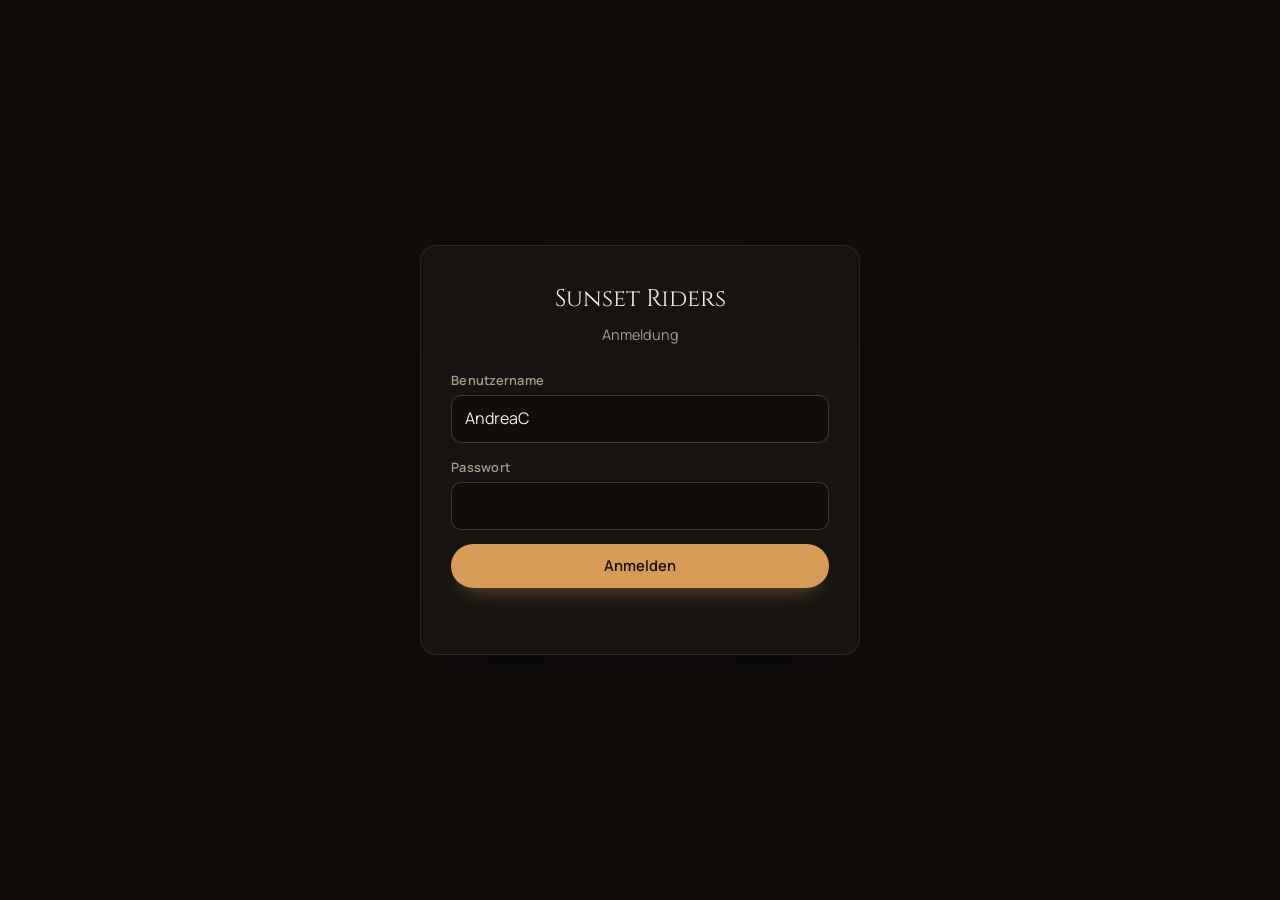
==== admin/index.html @ 4c82775d "Verwaltung: Fernzugriff-Seite aktualisiert" ====
<!DOCTYPE html>
<html lang="de">
<head>
<meta charset="UTF-8">
<meta name="viewport" content="width=device-width, initial-scale=1.0">
<title>Sunset Riders — Website-Verwaltung</title>
<link rel="preconnect" href="https://fonts.googleapis.com">
<link rel="preconnect" href="https://fonts.gstatic.com" crossorigin>
<link href="https://fonts.googleapis.com/css2?family=Cinzel:wght@500;600;700&family=Manrope:wght@400;500;600;700;800&display=swap" rel="stylesheet">
<style>
:root{
  --bg:#100d0b; --bg-2:#171310; --bg-3:#1f1a15;
  --line:rgba(226,182,120,.12); --line-strong:rgba(226,182,120,.24);
  --text:#f2ece1; --muted:#a79b89; --muted-2:#7d7263;
  --accent:#d59b57; --accent-hi:#e6b475; --accent-ink:#1b1206; --ember:#b5623a;
  --ok:#5fae7a; --warn:#d98a4b; --err:#d9645a;
  --font-display:"Cinzel",Georgia,serif;
  --font-body:"Manrope",-apple-system,BlinkMacSystemFont,"Segoe UI",sans-serif;
  --radius:16px; --radius-sm:12px;
  --shadow:0 24px 60px -28px rgba(0,0,0,.75);
}
*,*::before,*::after{box-sizing:border-box;}
html,body{margin:0;height:100%;}
body{background:var(--bg);color:var(--text);font-family:var(--font-body);font-size:16px;line-height:1.6;-webkit-font-smoothing:antialiased;}
h1,h2,h3{font-family:var(--font-display);font-weight:600;line-height:1.15;margin:0 0 .4em;letter-spacing:.01em;}
p{margin:0 0 1em;}
a{color:var(--accent);text-decoration:none;}
a:hover{color:var(--accent-hi);}
button{font:inherit;cursor:pointer;background:none;border:none;color:inherit;}
input,textarea,select{font:inherit;color:var(--text);}
img{max-width:100%;display:block;}
.eyebrow{font-family:var(--font-body);letter-spacing:.24em;text-transform:uppercase;font-size:.7rem;font-weight:700;color:var(--accent);margin:0 0 .8em;}
.muted{color:var(--muted);}
.small{font-size:.85rem;}

/* form controls */
.field{margin-bottom:14px;}
.field label{display:block;font-size:.8rem;font-weight:600;color:var(--muted);margin-bottom:5px;letter-spacing:.02em;}
input[type=text],input[type=password],input[type=date],textarea,select{
  width:100%;background:var(--bg);border:1px solid var(--line-strong);border-radius:10px;
  padding:.62em .8em;transition:border-color .2s,box-shadow .2s;
}
textarea{resize:vertical;min-height:70px;}
input:focus,textarea:focus,select:focus{outline:none;border-color:var(--accent);box-shadow:0 0 0 3px rgba(213,155,87,.15);}
select{appearance:none;background-image:url("data:image/svg+xml,%3Csvg xmlns='http://www.w3.org/2000/svg' width='12' height='8' viewBox='0 0 12 8'%3E%3Cpath fill='%23a79b89' d='M6 8 0 0h12z'/%3E%3C/svg%3E");background-repeat:no-repeat;background-position:right 14px center;padding-right:34px;}
.two-col{display:grid;grid-template-columns:1fr 1fr;gap:12px;}
@media(max-width:640px){.two-col{grid-template-columns:1fr;}}

/* buttons */
.btn{display:inline-flex;align-items:center;justify-content:center;gap:.5em;padding:.7em 1.3em;border-radius:999px;font-weight:600;font-size:.92rem;transition:transform .2s,background .2s,border-color .2s,color .2s,opacity .2s;}
.btn:disabled{opacity:.4;cursor:not-allowed;}
.btn-primary{background:var(--accent);color:var(--accent-ink);box-shadow:0 10px 24px -14px rgba(213,155,87,.8);}
.btn-primary:not(:disabled):hover{background:var(--accent-hi);transform:translateY(-1px);}
.btn-ghost{border:1px solid var(--line-strong);color:var(--text);}
.btn-ghost:not(:disabled):hover{border-color:var(--accent);color:var(--accent);}
.btn-sm{padding:.45em .85em;font-size:.82rem;}
.btn-danger{color:var(--err);border:1px solid rgba(217,100,90,.35);}
.btn-danger:not(:disabled):hover{background:rgba(217,100,90,.12);border-color:var(--err);}
.icon-btn{width:34px;height:34px;border-radius:9px;border:1px solid var(--line-strong);display:inline-flex;align-items:center;justify-content:center;font-size:1rem;color:var(--muted);}
.icon-btn:hover{color:var(--text);border-color:var(--accent);}

/* login screen */
#login{min-height:100%;display:flex;align-items:center;justify-content:center;padding:24px;}
.login-card{width:100%;max-width:440px;background:var(--bg-2);border:1px solid var(--line);border-radius:var(--radius);padding:34px 30px;box-shadow:var(--shadow);}
.login-logo{font-family:var(--font-display);font-size:1.5rem;text-align:center;margin-bottom:4px;}
.login-sub{text-align:center;color:var(--muted);font-size:.9rem;margin-bottom:24px;}
#gate{min-height:100%;display:none;align-items:center;justify-content:center;padding:24px;}

/* app shell */
#app{display:none;min-height:100%;}
.shell{display:grid;grid-template-columns:246px 1fr;min-height:100vh;}
@media(max-width:820px){.shell{grid-template-columns:1fr;}}
.sidebar{background:var(--bg-2);border-right:1px solid var(--line);padding:22px 16px;position:sticky;top:0;height:100vh;overflow-y:auto;}
@media(max-width:820px){.sidebar{position:static;height:auto;border-right:none;border-bottom:1px solid var(--line);}}
.side-brand{display:flex;align-items:center;gap:10px;padding:0 8px 18px;margin-bottom:12px;border-bottom:1px solid var(--line);}
.side-brand .dot{width:30px;height:30px;border-radius:8px;background:linear-gradient(135deg,var(--ember),var(--accent));flex-shrink:0;}
.side-brand b{font-family:var(--font-display);font-size:1rem;font-weight:600;}
.navlink{display:flex;align-items:center;gap:10px;width:100%;text-align:left;padding:.62em .8em;border-radius:10px;color:var(--muted);font-weight:500;font-size:.92rem;margin-bottom:2px;}
.navlink:hover{color:var(--text);background:var(--bg-3);}
.navlink.active{color:var(--text);background:var(--bg-3);box-shadow:inset 3px 0 0 var(--accent);}
.navlink .ic{width:18px;text-align:center;opacity:.9;}
.navlink .badge{margin-left:auto;background:var(--accent);color:var(--accent-ink);font-size:.68rem;font-weight:700;border-radius:999px;padding:1px 7px;}
.side-foot{margin-top:14px;padding-top:14px;border-top:1px solid var(--line);}

.main{padding:30px 34px 90px;max-width:960px;}
@media(max-width:640px){.main{padding:22px 18px 80px;}}
.page-head{display:flex;align-items:flex-end;justify-content:space-between;gap:16px;margin-bottom:22px;flex-wrap:wrap;}
.page-head h1{font-size:1.9rem;margin:0;}
.page-head p{margin:.3em 0 0;color:var(--muted);font-size:.92rem;}

/* cards / item rows */
.card{background:var(--bg-2);border:1px solid var(--line);border-radius:var(--radius);padding:18px;margin-bottom:14px;box-shadow:var(--shadow);}
.item{background:var(--bg-2);border:1px solid var(--line);border-radius:var(--radius-sm);padding:16px;margin-bottom:12px;}
.item-head{display:flex;align-items:center;gap:12px;margin-bottom:12px;}
.item-head .grip{color:var(--muted-2);cursor:grab;font-size:1.1rem;user-select:none;}
.item-head h3{margin:0;font-size:1.05rem;flex:1;font-family:var(--font-body);font-weight:700;}
.item-actions{display:flex;gap:6px;}

/* image picker */
.imgpick{display:flex;gap:12px;align-items:flex-start;}
.imgpick .thumb{width:88px;height:60px;border-radius:8px;border:1px solid var(--line-strong);object-fit:cover;background:var(--bg-3);flex-shrink:0;}
.imgpick .thumb.empty{display:flex;align-items:center;justify-content:center;color:var(--muted-2);font-size:1.4rem;}
.imgpick .pickbody{flex:1;min-width:0;}
.pick-row{display:flex;gap:8px;}
.pick-row select{flex:1;}

/* media grid */
.media-grid{display:grid;grid-template-columns:repeat(auto-fill,minmax(150px,1fr));gap:14px;}
.media-tile{background:var(--bg-2);border:1px solid var(--line);border-radius:var(--radius-sm);overflow:hidden;display:flex;flex-direction:column;}
.media-tile .m-img{aspect-ratio:16/10;object-fit:cover;background:var(--bg-3);width:100%;}
.media-tile .m-img.pdf{display:flex;align-items:center;justify-content:center;font-size:2rem;color:var(--muted);}
.media-tile .m-meta{padding:8px 10px;font-size:.76rem;color:var(--muted);word-break:break-all;flex:1;}
.media-tile .m-meta b{color:var(--text);font-weight:600;display:block;font-size:.8rem;margin-bottom:2px;}
.media-tile .m-actions{display:flex;border-top:1px solid var(--line);}
.media-tile .m-actions button{flex:1;padding:8px;font-size:.78rem;color:var(--muted);}
.media-tile .m-actions button:hover{color:var(--text);background:var(--bg-3);}
.media-tile .m-actions button.del:hover{color:var(--err);}
.tag-new{background:var(--ok);color:#06210f;}
.tag-del{background:var(--err);color:#2a0b09;}
.pill{display:inline-block;font-size:.66rem;font-weight:700;border-radius:999px;padding:1px 7px;margin-left:6px;vertical-align:middle;}

/* dropzone */
.drop{border:1.5px dashed var(--line-strong);border-radius:var(--radius-sm);padding:22px;text-align:center;color:var(--muted);transition:border-color .2s,background .2s;cursor:pointer;}
.drop:hover,.drop.over{border-color:var(--accent);background:var(--bg-3);color:var(--text);}

/* toast + log */
#toast{position:fixed;right:20px;bottom:20px;z-index:200;display:flex;flex-direction:column;gap:8px;}
.toast{background:var(--bg-3);border:1px solid var(--line-strong);border-left:3px solid var(--accent);border-radius:10px;padding:11px 15px;box-shadow:var(--shadow);font-size:.88rem;max-width:340px;animation:slidein .3s ease;}
.toast.ok{border-left-color:var(--ok);} .toast.err{border-left-color:var(--err);}
@keyframes slidein{from{transform:translateX(20px);opacity:0;}to{transform:none;opacity:1;}}
.log{background:var(--bg);border:1px solid var(--line);border-radius:10px;padding:12px 14px;font-size:.84rem;max-height:230px;overflow-y:auto;font-family:ui-monospace,Menlo,Consolas,monospace;}
.log div{padding:2px 0;color:var(--muted);}
.log div.ok{color:var(--ok);} .log div.err{color:var(--err);} .log div.head{color:var(--text);}

.empty-state{text-align:center;padding:40px 20px;color:var(--muted-2);border:1.5px dashed var(--line);border-radius:var(--radius-sm);}
.hint{background:var(--bg-3);border:1px solid var(--line);border-radius:10px;padding:12px 14px;font-size:.85rem;color:var(--muted);margin-bottom:16px;}
.hint b{color:var(--text);}
.spinner{width:16px;height:16px;border:2px solid rgba(255,255,255,.25);border-top-color:var(--accent-ink);border-radius:50%;display:inline-block;animation:spin .7s linear infinite;}
@keyframes spin{to{transform:rotate(360deg);}}
.status-line{display:flex;align-items:center;gap:8px;font-size:.85rem;color:var(--muted);}
.dirty-dot{width:8px;height:8px;border-radius:50%;background:var(--warn);display:inline-block;}
.ok-dot{width:8px;height:8px;border-radius:50%;background:var(--ok);display:inline-block;}
code{background:var(--bg-3);padding:1px 6px;border-radius:5px;font-size:.85em;}
</style>
</head>
<body>

<!-- ============ LOGIN ============ -->
<div id="login">
  <div class="login-card">
    <div class="login-logo">Sunset&nbsp;Riders</div>
    <div class="login-sub">Website-Verwaltung</div>

    <div class="hint">
      <b>Anmeldung mit deinem GitHub-Token.</b><br>
      Mit „Token merken" bleibst du auf diesem Gerät angemeldet — beim nächsten Öffnen musst du ihn nicht erneut eingeben.
    </div>

    <div class="field">
      <label for="tok">GitHub Personal Access Token</label>
      <input type="password" id="tok" placeholder="github_pat_…" autocomplete="off" spellcheck="false">
    </div>
    <label style="display:flex;align-items:center;gap:8px;font-size:.88rem;color:var(--muted);margin-bottom:14px;cursor:pointer;">
      <input type="checkbox" id="remember" checked style="width:16px;height:16px;accent-color:var(--accent);">
      Token auf diesem Gerät merken
    </label>
    <button class="btn btn-primary" id="connectBtn" style="width:100%;">Verbinden</button>
    <div id="loginMsg" class="small" style="margin-top:12px;min-height:20px;"></div>

    <details style="margin-top:18px;">
      <summary class="small muted" style="cursor:pointer;">Wie erstelle ich einen Token?</summary>
      <div class="small muted" style="margin-top:10px;line-height:1.7;">
        GitHub → Profil → <b>Settings</b> → <b>Developer settings</b> → <b>Personal access tokens</b> →
        <b>Fine-grained tokens</b> → <b>Generate new token</b>.<br>
        Bei <i>Repository access</i> nur <code>Website-SR</code> wählen, bei <i>Permissions → Contents</i>
        auf <b>Read and write</b> setzen. Token kopieren und oben einfügen.
      </div>
    </details>
  </div>
</div>

<!-- ============ LOGIN-GATE (nur online, wenn admin/auth.json existiert) ============ -->
<div id="gate">
  <div class="login-card">
    <div class="login-logo">Sunset&nbsp;Riders</div>
    <div class="login-sub">Anmeldung</div>
    <div class="field">
      <label for="gu">Benutzername</label>
      <input type="text" id="gu" autocomplete="username" spellcheck="false">
    </div>
    <div class="field">
      <label for="gp">Passwort</label>
      <input type="password" id="gp" autocomplete="current-password">
    </div>
    <button class="btn btn-primary" id="gateBtn" style="width:100%;">Anmelden</button>
    <div id="gateMsg" class="small" style="margin-top:12px;min-height:20px;"></div>
  </div>
</div>

<!-- ============ APP ============ -->
<div id="app">
  <div class="shell">
    <aside class="sidebar">
      <div class="side-brand"><span class="dot"></span><b>Verwaltung</b></div>
      <nav id="nav"></nav>
      <div class="side-foot">
        <div class="status-line" id="repoStatus"></div>
        <a href="https://mailhuegli.github.io/Website-SR/" target="_blank" class="small" style="display:inline-block;margin-top:10px;">↗ Live-Website ansehen</a>
        <button class="btn btn-ghost btn-sm" style="width:100%;margin-top:12px;" id="logoutBtn">Abmelden</button>
      </div>
    </aside>
    <main class="main" id="view"></main>
  </div>
</div>

<div id="toast"></div>

<script>
/* ============================================================
   Sunset Riders — Website-Verwaltung
   Einzelne HTML-Datei. Bearbeitet js/content.js und die Ordner
   img/ und downloads/ direkt über die GitHub-API.
   ============================================================ */

const OWNER  = "mailhuegli";
const REPO   = "Website-SR";
const BRANCH = "main";
const API    = `https://api.github.com/repos/${OWNER}/${REPO}`;
const RAW    = `https://raw.githubusercontent.com/${OWNER}/${REPO}/${BRANCH}/`;

const CONTENT_PATH = "js/content.js";
const MAINJS_PATH  = "js/main.js";

/* Online-Zugang (GitHub Pages) */
const AUTH_PATH  = "admin/auth.json";
const ADMIN_PATH = "admin/index.html";
const ADMIN_URL  = `https://${OWNER}.github.io/${REPO}/admin/`;
/* base64 der Online-Version dieser App — wird beim "Online stellen"-Knopf nach
   admin/index.html geschrieben. Leer = dies IST bereits die Online-Version. */
const ONLINE_BUILD_B64 = "";

/* Neues main.js (mit Kalender-Funktion), base64-kodiert — wird beim
   "Kalender aktivieren"-Knopf direkt auf GitHub geschrieben. */
const NEW_MAINJS_B64 = "[base64]/[base64]/[base64]/[base64]/[base64]/[base64]/[base64]/[base64]/[base64]/[base64]";

/* Kommende Events von sunset-riders.ch/event-list — werden beim ersten
   Start eingespielt, falls noch keine Events in content.js stehen. */
const WA_DE = "Info via WhatsApp", WA_EN = "Info via WhatsApp";
const SEED_EVENTS = [
  { start:"2025-05-12", end:"2025-05-13", time:"08:00",
    title:{de:"Rennstrecke Mirecourt", en:"Racetrack Mirecourt"},
    location:{de:"Juvaincourt (FR)", en:"Juvaincourt (FR)"}, text:{de:"", en:""} },
  { start:"2025-05-17", end:"", time:"08:00",
    title:{de:"Fahrtraining Interlaken", en:"Moto Training Interlaken"},
    location:{de:"Interlaken", en:"Interlaken"}, text:{de:"", en:""} },
  { start:"2025-06-07", end:"2025-06-08", time:"08:00",
    title:{de:"Rennstrecke Anneau du Rhin", en:"Racetrack Anneau du Rhin"},
    location:{de:"Biltzheim (FR)", en:"Biltzheim (FR)"}, text:{de:"", en:""} },
  { start:"2025-06-23", end:"2025-06-26", time:"08:00",
    title:{de:"Rennstrecke Most", en:"Racetrack Most"},
    location:{de:"Most (CZ)", en:"Most (CZ)"}, text:{de:"", en:""} },
  { start:"2025-09-07", end:"", time:"08:00",
    title:{de:"Sunday Ride (Tagestour)", en:"Sunday Ride (full day)"},
    location:{de:WA_DE, en:WA_EN}, text:{de:"Ganztägige Ausfahrt durch die Schweiz.", en:"Full-day ride across Switzerland."} },
  { start:"2025-09-22", end:"2025-09-23", time:"08:00",
    title:{de:"Rennstrecke Anneau du Rhin", en:"Racetrack Anneau du Rhin"},
    location:{de:"Biltzheim (FR)", en:"Biltzheim (FR)"}, text:{de:"", en:""} },
  { start:"2025-10-04", end:"2025-10-11", time:"",
    title:{de:"Sardinien Tour", en:"Sardinia Tour"},
    location:{de:"Sardinien (IT)", en:"Sardinia (IT)"}, text:{de:"Mehrtägige Jahrestour.", en:"Multi-day annual tour."} },
  { start:"2025-10-16", end:"", time:"18:00",
    title:{de:"Thursday Ride", en:"Thursday Ride"},
    location:{de:WA_DE, en:WA_EN}, text:{de:"", en:""} },
  { start:"2025-10-19", end:"", time:"07:30",
    title:{de:"Sunday Ride – Saisonabschluss", en:"Sunday Ride – Season Closing"},
    location:{de:WA_DE, en:WA_EN}, text:{de:"", en:""} },
  { start:"2025-11-06", end:"2025-11-09", time:"",
    title:{de:"EICMA", en:"EICMA"},
    location:{de:"Rho (IT)", en:"Rho (IT)"}, text:{de:"Motorradmesse.", en:"Motorcycle show."} },
  { start:"2025-11-16", end:"", time:"19:00",
    title:{de:"Generalversammlung", en:"General Assembly"},
    location:{de:WA_DE, en:WA_EN}, text:{de:"", en:""} },
  { start:"2026-03-28", end:"2026-03-29", time:"07:00",
    title:{de:"Swiss MXGP", en:"Swiss MXGP"},
    location:{de:"Frauenfeld", en:"Frauenfeld"}, text:{de:"", en:""} },
  { start:"2026-04-19", end:"", time:"09:00",
    title:{de:"Season Start (Auffrischung)", en:"Season Start (Refresher)"},
    location:{de:WA_DE, en:WA_EN}, text:{de:"Langsamfahren, Notbremsung, Schräglage.", en:"Slow riding, emergency braking, leaning."} },
  { start:"2026-04-25", end:"2026-04-26", time:"09:00",
    title:{de:"Test Days 2026", en:"Test Days 2026"},
    location:{de:"Derendingen", en:"Derendingen"}, text:{de:"", en:""} },
  { start:"2026-04-26", end:"", time:"08:00",
    title:{de:"Season Start (Auffrischung) – Wiederholung", en:"Season Start (Refresher) – Repeat"},
    location:{de:WA_DE, en:WA_EN}, text:{de:"", en:""} },
  { start:"2026-06-13", end:"2026-06-20", time:"",
    title:{de:"Deutschland–Tschechien–Österreich Tour", en:"Germany–Czechia–Austria Tour"},
    location:{de:"Start: Zürich", en:"Start: Zurich"},
    text:{de:"Mehrtägige Jahrestour: Schwarzwald, Bayern, Tschechien, Österreich, Vorarlberg.",
          en:"Multi-day annual tour: Black Forest, Bavaria, Czech Republic, Austria, Vorarlberg."} },
  { start:"2026-06-28", end:"", time:"07:00",
    title:{de:"Sunday Ride (Tagestour)", en:"Sunday Ride (full day)"},
    location:{de:WA_DE, en:WA_EN}, text:{de:"Ganztägige Ausfahrt durch die Schweiz.", en:"Full-day ride across Switzerland."} },
  { start:"2026-07-09", end:"", time:"18:30",
    title:{de:"Thursday Ride", en:"Thursday Ride"},
    location:{de:WA_DE, en:WA_EN}, text:{de:"Kurze Feierabend-Ausfahrt rund um Zürich.", en:"Short after-work ride around Zurich."} },
  { start:"2026-07-16", end:"", time:"18:30",
    title:{de:"Thursday Ride", en:"Thursday Ride"},
    location:{de:WA_DE, en:WA_EN}, text:{de:"Kurze Feierabend-Ausfahrt rund um Zürich.", en:"Short after-work ride around Zurich."} },
  { start:"2026-07-19", end:"", time:"07:00",
    title:{de:"Sunday Ride (Tagestour)", en:"Sunday Ride (full day)"},
    location:{de:WA_DE, en:WA_EN}, text:{de:"Ganztägige Ausfahrt durch die Schweiz.", en:"Full-day ride across Switzerland."} }
];
const CONTENT_HEADER =
`/* ============================================================
   Sunset Riders — Inhalte / content
   ------------------------------------------------------------
   Diese Datei wird vom Programm "Website-Verwaltung" gepflegt.
   Von Hand bearbeiten geht auch — dann bitte Anführungszeichen
   und Kommas genau so lassen. Bilder liegen im Ordner site/img.
   ============================================================ */
const SITE_CONTENT = `;

const state = {
  token: "",
  content: null,          // parsed SITE_CONTENT
  contentSha: null,
  contentDirty: false,
  images: [],             // [{path,name,sha,download_url,isNew,isDeleted}]
  docs: [],               // downloads/ files
  pendingBinaries: {},    // path -> {base64, size, previewUrl, name}
  pendingDeletes: {},     // path -> {sha, kind}
  page: "images",
};

/* ---------- helpers ---------- */
const $  = (s,r=document)=>r.querySelector(s);
const el = (t,props={},...kids)=>{const n=document.createElement(t);for(const k in props){if(k==="class")n.className=props[k];else if(k==="html")n.innerHTML=props[k];else if(k.startsWith("on"))n.addEventListener(k.slice(2),props[k]);else if(props[k]!=null)n.setAttribute(k,props[k]);}for(const c of kids.flat()){if(c==null||c===false)continue;n.append(c.nodeType?c:document.createTextNode(c));}return n;};
const esc = s => (s==null?"":String(s)).replace(/[&<>"']/g,c=>({"&":"&amp;","<":"&lt;",">":"&gt;",'"':"&quot;","'":"&#39;"}[c]));

function b64EncodeUtf8(str){return btoa(unescape(encodeURIComponent(str)));}
function b64DecodeUtf8(b64){return decodeURIComponent(escape(atob((b64||"").replace(/\s/g,""))));}
function bufToB64(buf){let bin="";const b=new Uint8Array(buf);const c=0x8000;for(let i=0;i<b.length;i+=c)bin+=String.fromCharCode.apply(null,b.subarray(i,i+c));return btoa(bin);}
function fmtSize(n){if(n==null)return "";if(n<1024)return n+" B";if(n<1048576)return (n/1024).toFixed(0)+" KB";return (n/1048576).toFixed(1)+" MB";}

let toastTimer;
function toast(msg,type=""){const t=el("div",{class:"toast "+type},msg);$("#toast").append(t);setTimeout(()=>{t.style.opacity="0";t.style.transition="opacity .4s";setTimeout(()=>t.remove(),400);},3800);}

/* ---------- GitHub API ---------- */
async function gh(path,opts={}){
  const res=await fetch(API+path,{...opts,cache:"no-store",headers:{
    "Authorization":"Bearer "+state.token,
    "Accept":"application/vnd.github+json",
    "X-GitHub-Api-Version":"2022-11-28",
    ...(opts.headers||{})
  }});
  if(res.status===204)return null;
  let data=null;try{data=await res.json();}catch(e){}
  if(!res.ok){const m=(data&&data.message)?data.message:(res.status+" "+res.statusText);throw new Error(m);}
  return data;
}
async function listDir(path){
  try{const r=await gh(`/contents/${path}?ref=${BRANCH}`);return Array.isArray(r)?r:[];}
  catch(e){if(/not found/i.test(e.message))return [];throw e;}
}
async function getSha(path){
  try{const r=await gh(`/contents/${path}?ref=${BRANCH}`);return r.sha;}
  catch(e){return null;}
}
async function putFile(path,contentB64,message,sha){
  const body={message,content:contentB64,branch:BRANCH};if(sha)body.sha=sha;
  return gh(`/contents/${path}`,{method:"PUT",body:JSON.stringify(body)});
}
async function deleteFile(path,sha,message){
  return gh(`/contents/${path}`,{method:"DELETE",body:JSON.stringify({message,sha,branch:BRANCH})});
}

/* ---------- content.js parse / serialize ---------- */
function parseContent(text){
  const a=text.indexOf("{");const b=text.lastIndexOf("}");
  if(a<0||b<0)throw new Error("content.js hat ein unerwartetes Format.");
  return JSON.parse(text.slice(a,b+1));
}
function serializeContent(obj){
  return CONTENT_HEADER+JSON.stringify(obj,null,2)+";\n";
}

/* ---------- image list ---------- */
const IMG_RE=/\.(jpe?g|png|avif|webp|gif|svg)$/i;
function imagePaths(){
  // existing (not deleted) + pending new, unique, sorted
  const set=new Map();
  state.images.filter(i=>!i.isDeleted).forEach(i=>set.set(i.path,i));
  return [...set.keys()].sort();
}
function thumbUrl(path){
  if(state.pendingBinaries[path])return state.pendingBinaries[path].previewUrl;
  const found=state.images.find(i=>i.path===path);
  return found?(found.download_url||RAW+path):RAW+path;
}

/* ============================================================
   CONNECT
   ============================================================ */
/* Token merken (auf diesem Geraet) */
const TOKEN_KEY="srAdminToken";
function saveToken(t){try{localStorage.setItem(TOKEN_KEY,t);}catch(e){}}
function loadToken(){try{return localStorage.getItem(TOKEN_KEY)||"";}catch(e){return "";}}
function clearToken(){try{localStorage.removeItem(TOKEN_KEY);}catch(e){}}

$("#connectBtn").addEventListener("click",()=>connect());
$("#tok").addEventListener("keydown",e=>{if(e.key==="Enter")connect();});
$("#gateBtn").addEventListener("click",gateSubmit);
$("#gp").addEventListener("keydown",e=>{if(e.key==="Enter")gateSubmit();});

async function boot(){
  const gated = await maybeGate();     // Login-Gate nur online
  if(!gated) tryAutoConnect();          // lokal: direkt mit gemerktem Token verbinden
}
function tryAutoConnect(){
  const t=loadToken();
  if(t){ $("#tok").value=t; if($("#remember"))$("#remember").checked=true; connect(); }
}
boot();

async function connect(){
  const tok=$("#tok").value.trim();
  const msg=$("#loginMsg");
  if(!tok){msg.innerHTML='<span style="color:var(--err)">Bitte Token eingeben.</span>';return;}
  state.token=tok;
  const btn=$("#connectBtn");btn.disabled=true;btn.innerHTML='<span class="spinner"></span> Verbinde…';
  msg.textContent="";
  try{
    await gh("");                         // repo reachable + token valid
    await loadAll();
    $("#login").style.display="none";
    $("#app").style.display="block";
    buildNav();
    render();
    if($("#remember") && $("#remember").checked) saveToken(state.token); else clearToken();
    toast("Verbunden mit "+OWNER+"/"+REPO,"ok");
    if(state._seededEvents) toast("Kommende Events von sunset-riders.ch eingespielt — unter „Events / Kalender“ prüfen und veröffentlichen.","ok");
  }catch(e){
    state.token=""; clearToken();
    msg.innerHTML='<span style="color:var(--err)">Verbindung fehlgeschlagen: '+esc(e.message)+'</span>';
  }finally{
    btn.disabled=false;btn.textContent="Verbinden";
  }
}

async function loadAll(){
  // content.js
  const cf=await gh(`/contents/${CONTENT_PATH}?ref=${BRANCH}`);
  state.contentSha=cf.sha;
  state.content=parseContent(b64DecodeUtf8(cf.content));
  // Events beim ersten Mal einspielen (falls in content.js noch nicht vorhanden)
  if(!Array.isArray(state.content.events)){
    state.content.events=JSON.parse(JSON.stringify(SEED_EVENTS));
    state._seededEvents=true; state.contentDirty=true;
  }
  // normalise arrays
  ["activities","news","gallery","team","downloads","events"].forEach(k=>{if(!Array.isArray(state.content[k]))state.content[k]=[];});
  if(!state.content.images)state.content.images={};
  // img/ + downloads/
  const imgs=await listDir("img");
  state.images=imgs.filter(f=>f.type==="file"&&IMG_RE.test(f.name)).map(f=>({path:f.path,name:f.name,sha:f.sha,size:f.size,download_url:f.download_url,isNew:false,isDeleted:false}));
  const docs=await listDir("downloads");
  state.docs=docs.filter(f=>f.type==="file").map(f=>({path:f.path,name:f.name,sha:f.sha,size:f.size,download_url:f.download_url,isNew:false,isDeleted:false}));
  // Website-Code (main.js) prüfen: veraltet? -> wird beim Veröffentlichen automatisch mit-aktualisiert
  try{
    const mf=await gh(`/contents/${MAINJS_PATH}?ref=${BRANCH}`);
    state.siteOutdated = b64DecodeUtf8(mf.content) !== b64DecodeUtf8(NEW_MAINJS_B64);
  }catch(e){ state.siteOutdated = true; }
  // Fernzugriff-Seite (admin/index.html) veraltet? Nur wenn dies die lokale App
  // ist (enthält die Online-Version) und admin/ bereits eingerichtet wurde.
  state.adminOutdated=false;
  if((ONLINE_BUILD_B64||"").length>200){
    try{
      const af=await gh(`/contents/${ADMIN_PATH}?ref=${BRANCH}`);
      state.adminOutdated = b64DecodeUtf8(af.content) !== b64DecodeUtf8(ONLINE_BUILD_B64);
    }catch(e){ state.adminOutdated=false; }  // 404 = noch nicht eingerichtet
  }
}

/* Nach dem Speichern NUR die Datei-Listen (img/downloads) auffrischen —
   die Inhalte (state.content) NICHT neu laden, sonst könnte GitHub kurz den
   alten Stand zurückgeben und die gerade gespeicherten Änderungen überschreiben. */
async function refreshFilesAfterPublish(){
  try{
    const imgs=await listDir("img");
    state.images=imgs.filter(f=>f.type==="file"&&IMG_RE.test(f.name)).map(f=>({path:f.path,name:f.name,sha:f.sha,size:f.size,download_url:f.download_url,isNew:false,isDeleted:false}));
    const docs=await listDir("downloads");
    state.docs=docs.filter(f=>f.type==="file").map(f=>({path:f.path,name:f.name,sha:f.sha,size:f.size,download_url:f.download_url,isNew:false,isDeleted:false}));
  }catch(e){}
  state.siteOutdated=false;
  state.adminOutdated=false;
}

$("#logoutBtn").addEventListener("click",()=>{
  if(isDirty()&&!confirm("Es gibt ungespeicherte Änderungen. Wirklich abmelden?"))return;
  clearToken();   // gemerkten Token entfernen
  location.reload();
});

/* ============================================================
   NAV + ROUTER
   ============================================================ */
const PAGES=[
  {id:"images",     ic:"🖼️", label:"Kopf-Bilder"},
  {id:"activities", ic:"🏍️", label:"Ausfahrten"},
  {id:"events",     ic:"📅", label:"Events / Kalender"},
  {id:"news",       ic:"📰", label:"News"},
  {id:"gallery",    ic:"🌄", label:"Galerie"},
  {id:"team",       ic:"👥", label:"Team"},
  {id:"downloads",  ic:"📄", label:"Downloads"},
  {id:"media",      ic:"📁", label:"Medien"},
  {id:"access",     ic:"🔐", label:"Online-Zugang"},
  {id:"publish",    ic:"🚀", label:"Veröffentlichen"},
];
function buildNav(){
  const nav=$("#nav");nav.innerHTML="";
  PAGES.forEach(p=>{
    const b=el("button",{class:"navlink"+(state.page===p.id?" active":""),onclick:()=>{state.page=p.id;buildNav();render();}},
      el("span",{class:"ic"},p.ic), el("span",{},p.label));
    if(p.id==="publish"){const n=pendingCount();if(n)b.append(el("span",{class:"badge"},String(n)));}
    nav.append(b);
  });
  const rs=$("#repoStatus");
  rs.innerHTML="";
  rs.append(isDirty()?el("span",{class:"dirty-dot"}):el("span",{class:"ok-dot"}),
            el("span",{},isDirty()?"Ungespeicherte Änderungen":"Alles veröffentlicht"));
}
function isDirty(){return state.contentDirty||state.siteOutdated||state.adminOutdated||Object.keys(state.pendingBinaries).length>0||Object.keys(state.pendingDeletes).length>0;}
function pendingCount(){return (state.contentDirty?1:0)+(state.siteOutdated?1:0)+(state.adminOutdated?1:0)+Object.keys(state.pendingBinaries).length+Object.keys(state.pendingDeletes).length;}
function markDirty(){state.contentDirty=true;buildNav();}

function render(){
  const v=$("#view");v.innerHTML="";
  ({images:pageImages,activities:pageActivities,events:pageEvents,news:pageNews,gallery:pageGallery,team:pageTeam,downloads:pageDownloads,media:pageMedia,access:pageAccess,publish:pagePublish}[state.page])(v);
}
function pageHead(v,title,sub,actions){
  const h=el("div",{class:"page-head"},el("div",{},el("h1",{},title),sub?el("p",{},sub):null));
  if(actions)h.append(el("div",{style:"display:flex;gap:8px;flex-wrap:wrap;"},actions));
  v.append(h);
}

/* ============================================================
   IMAGE PICKER (reusable)
   ============================================================ */
function imagePicker(currentPath,onChange,allowEmpty){
  const wrap=el("div",{class:"imgpick"});
  const thumb=el("img",{class:"thumb"});
  const setThumb=p=>{if(p){thumb.src=thumbUrl(p);thumb.classList.remove("empty");thumb.textContent="";}else{thumb.removeAttribute("src");thumb.classList.add("empty");thumb.textContent="—";}};
  setThumb(currentPath);

  const sel=el("select");
  if(allowEmpty)sel.append(el("option",{value:""},"— kein Bild —"));
  imagePaths().forEach(p=>sel.append(el("option",{value:p,selected:p===currentPath?"selected":null},p.replace(/^img\//,""))));
  if(currentPath&&!imagePaths().includes(currentPath))sel.append(el("option",{value:currentPath,selected:"selected"},currentPath.replace(/^img\//,"")+" (fehlt!)"));
  sel.value=currentPath||"";
  sel.addEventListener("change",()=>{setThumb(sel.value);onChange(sel.value);});

  const upBtn=el("button",{class:"btn btn-ghost btn-sm",title:"Neues Bild hochladen"},"⤒ Neu");
  const file=el("input",{type:"file",accept:"image/*",style:"display:none"});
  upBtn.addEventListener("click",()=>file.click());
  file.addEventListener("change",async()=>{
    if(!file.files[0])return;
    const path=await stageImage(file.files[0]);
    // rebuild options
    const exists=[...sel.options].some(o=>o.value===path);
    if(!exists)sel.append(el("option",{value:path},path.replace(/^img\//,"")));
    sel.value=path;setThumb(path);onChange(path);
    toast("Bild bereit: "+path.replace(/^img\//,"")+" (wird beim Veröffentlichen hochgeladen)","ok");
  });

  wrap.append(thumb,el("div",{class:"pickbody"},el("div",{class:"pick-row"},sel,upBtn),file));
  return wrap;
}

async function stageImage(fileObj,folder="img"){
  const buf=await fileObj.arrayBuffer();
  const b64=bufToB64(buf);
  let name=fileObj.name.replace(/[^\w.\-]+/g,"_");
  let path=folder+"/"+name;
  // avoid clobbering an unrelated existing file name: keep same name (allow replace) — that's usually intended.
  const previewUrl=URL.createObjectURL(fileObj);
  state.pendingBinaries[path]={base64:b64,size:fileObj.size,previewUrl,name};
  // reflect in list
  const list=folder==="img"?state.images:state.docs;
  const existing=list.find(i=>i.path===path);
  if(existing){existing.isNew=true;existing.isDeleted=false;existing.size=fileObj.size;}
  else list.push({path,name,sha:null,size:fileObj.size,download_url:previewUrl,isNew:true,isDeleted:false});
  // un-delete if it was marked
  delete state.pendingDeletes[path];
  markDirty();
  return path;
}

/* small labelled field builders */
function textField(label,val,on,ph){const f=el("div",{class:"field"},el("label",{},label));const i=el("input",{type:"text",value:val||"",placeholder:ph||""});i.addEventListener("input",()=>on(i.value));f.append(i);return f;}
function areaField(label,val,on){const f=el("div",{class:"field"},el("label",{},label));const t=el("textarea",{},);t.value=val||"";t.addEventListener("input",()=>on(t.value));f.append(t);return f;}
function dateField(label,val,on){const f=el("div",{class:"field"},el("label",{},label));const i=el("input",{type:"date",value:val||""});i.addEventListener("input",()=>on(i.value));f.append(i);return f;}
function bilingual(labelDe,labelEn,obj,keyDe,keyEn,area){
  const build=area?areaField:textField;
  return el("div",{class:"two-col"},
    build(labelDe,obj[keyDe],v=>{obj[keyDe]=v;markDirty();}),
    build(labelEn,obj[keyEn],v=>{obj[keyEn]=v;markDirty();}));
}
function itemHead(title,{onUp,onDown,onDel}={}){
  const acts=el("div",{class:"item-actions"});
  if(onUp)acts.append(el("button",{class:"icon-btn",title:"nach oben",onclick:onUp},"↑"));
  if(onDown)acts.append(el("button",{class:"icon-btn",title:"nach unten",onclick:onDown},"↓"));
  if(onDel)acts.append(el("button",{class:"icon-btn",title:"löschen",onclick:onDel,style:"color:var(--err)"},"🗑"));
  return el("div",{class:"item-head"},el("h3",{},title),acts);
}
function moveItem(arr,i,dir){const j=i+dir;if(j<0||j>=arr.length)return;[arr[i],arr[j]]=[arr[j],arr[i]];markDirty();render();}

/* ============================================================
   PAGE: KOPF-BILDER (hero / about)
   ============================================================ */
function pageImages(v){
  pageHead(v,"Kopf-Bilder","Das grosse Bild ganz oben (Hero) und das Bild im Bereich „Über uns“.");
  const c=state.content.images;
  const card=el("div",{class:"card"});
  card.append(el("div",{class:"field"},el("label",{},"Hero-Bild (Startseite oben)"),
    imagePicker(c.hero,p=>{c.hero=p;markDirty();},false)));
  card.append(el("div",{style:"height:8px"}));
  card.append(el("div",{class:"field"},el("label",{},"„Über uns“-Bild"),
    imagePicker(c.about,p=>{c.about=p;markDirty();},false)));
  v.append(card);
}

/* ============================================================
   PAGE: AUSFAHRTEN (activities)
   ============================================================ */
function pageActivities(v){
  const arr=state.content.activities;
  pageHead(v,"Ausfahrten","Die Karten im Bereich „Ausfahrten“. Reihenfolge = Anzeige auf der Website.",
    el("button",{class:"btn btn-primary btn-sm",onclick:()=>{arr.push({image:imagePaths()[0]||"",tag:{de:"",en:""},title:{de:"Neue Ausfahrt",en:"New ride"},text:{de:"",en:""}});markDirty();render();}},"＋ Ausfahrt"));
  if(!arr.length){v.append(el("div",{class:"empty-state"},"Noch keine Ausfahrten. Füge mit „＋ Ausfahrt“ die erste hinzu."));return;}
  arr.forEach((a,i)=>{
    a.tag=a.tag||{};a.title=a.title||{};a.text=a.text||{};
    const it=el("div",{class:"item"});
    it.append(itemHead(a.title.de||"Ausfahrt "+(i+1),{onUp:()=>moveItem(arr,i,-1),onDown:()=>moveItem(arr,i,1),onDel:()=>{if(confirm("Diese Ausfahrt löschen?")){arr.splice(i,1);markDirty();render();}}}));
    it.append(el("div",{class:"field"},el("label",{},"Bild"),imagePicker(a.image,p=>{a.image=p;markDirty();},false)));
    it.append(bilingual("Titel (DE)","Titel (EN)",a.title,"de","en"));
    it.append(bilingual("Label (DE) z. B. wöchentlich","Label (EN)",a.tag,"de","en"));
    it.append(bilingual("Text (DE)","Text (EN)",a.text,"de","en",true));
    v.append(it);
  });
}

/* ============================================================
   PAGE: NEWS
   ============================================================ */
function pageNews(v){
  const arr=state.content.news;
  pageHead(v,"News","Meldungen im Bereich „News“. Neueste zuerst (nach Datum).",
    el("button",{class:"btn btn-primary btn-sm",onclick:()=>{arr.unshift({date:new Date().toISOString().slice(0,10),title:{de:"Neue Meldung",en:"New post"},excerpt:{de:"",en:""},image:""});markDirty();render();}},"＋ Meldung"));
  if(!arr.length){v.append(el("div",{class:"empty-state"},"Noch keine News."));return;}
  arr.forEach((n,i)=>{
    n.title=n.title||{};n.excerpt=n.excerpt||{};
    const it=el("div",{class:"item"});
    it.append(itemHead((n.title.de||"Meldung")+"  ·  "+(n.date||""),{onUp:()=>moveItem(arr,i,-1),onDown:()=>moveItem(arr,i,1),onDel:()=>{if(confirm("Diese Meldung löschen?")){arr.splice(i,1);markDirty();render();}}}));
    it.append(dateField("Datum",n.date,v2=>{n.date=v2;markDirty();}));
    it.append(bilingual("Titel (DE)","Titel (EN)",n.title,"de","en"));
    it.append(bilingual("Text (DE)","Text (EN)",n.excerpt,"de","en",true));
    it.append(el("div",{class:"field"},el("label",{},"Bild (optional)"),imagePicker(n.image||"",p=>{n.image=p;markDirty();},true)));
    v.append(it);
  });
}

/* ============================================================
   PAGE: GALERIE
   ============================================================ */
function pageGallery(v){
  const arr=state.content.gallery;
  pageHead(v,"Galerie","Die Bilder im Bereich „Galerie“. Reihenfolge = Anzeige.",
    el("button",{class:"btn btn-primary btn-sm",onclick:()=>{arr.push({src:imagePaths()[0]||"",alt:""});markDirty();render();}},"＋ Bild"));
  if(!arr.length){v.append(el("div",{class:"empty-state"},"Noch keine Galerie-Bilder."));return;}
  arr.forEach((g,i)=>{
    const it=el("div",{class:"item"});
    it.append(itemHead("Bild "+(i+1),{onUp:()=>moveItem(arr,i,-1),onDown:()=>moveItem(arr,i,1),onDel:()=>{if(confirm("Dieses Galerie-Bild entfernen?")){arr.splice(i,1);markDirty();render();}}}));
    it.append(el("div",{class:"field"},el("label",{},"Bild"),imagePicker(g.src,p=>{g.src=p;markDirty();},false)));
    it.append(textField("Bildbeschreibung (Alt-Text, für Barrierefreiheit)",g.alt,v2=>{g.alt=v2;markDirty();}));
    v.append(it);
  });
}

/* ============================================================
   PAGE: TEAM
   ============================================================ */
function pageTeam(v){
  const arr=state.content.team;
  pageHead(v,"Team","Die Vorstandsmitglieder im Bereich „Team“.",
    el("button",{class:"btn btn-primary btn-sm",onclick:()=>{arr.push({name:"Neues Mitglied",role:{de:"",en:""},photo:""});markDirty();render();}},"＋ Person"));
  if(!arr.length){v.append(el("div",{class:"empty-state"},"Noch keine Team-Einträge."));return;}
  arr.forEach((m,i)=>{
    m.role=m.role||{};
    const it=el("div",{class:"item"});
    it.append(itemHead(m.name||"Mitglied",{onUp:()=>moveItem(arr,i,-1),onDown:()=>moveItem(arr,i,1),onDel:()=>{if(confirm("Diese Person entfernen?")){arr.splice(i,1);markDirty();render();}}}));
    it.append(textField("Name",m.name,v2=>{m.name=v2;markDirty();}));
    it.append(bilingual("Funktion (DE)","Funktion (EN)",m.role,"de","en"));
    it.append(el("div",{class:"field"},el("label",{},"Foto (optional — sonst Initialen)"),imagePicker(m.photo||"",p=>{m.photo=p;markDirty();},true)));
    v.append(it);
  });
}

/* ============================================================
   PAGE: DOWNLOADS
   ============================================================ */
function pageDownloads(v){
  const arr=state.content.downloads;
  pageHead(v,"Downloads","PDF-Dokumente im Bereich „Dokumente & Downloads“.",
    el("button",{class:"btn btn-primary btn-sm",onclick:()=>{arr.push({title:{de:"Neues Dokument",en:"New document"},file:state.docs.filter(d=>!d.isDeleted)[0]?.path||""});markDirty();render();}},"＋ Download"));
  const docOpts=()=>state.docs.filter(d=>!d.isDeleted).map(d=>d.path);
  if(!arr.length){v.append(el("div",{class:"empty-state"},"Noch keine Downloads."));return;}
  arr.forEach((d,i)=>{
    d.title=d.title||{};
    const it=el("div",{class:"item"});
    it.append(itemHead(d.title.de||"Download",{onUp:()=>moveItem(arr,i,-1),onDown:()=>moveItem(arr,i,1),onDel:()=>{if(confirm("Diesen Download-Eintrag entfernen?")){arr.splice(i,1);markDirty();render();}}}));
    it.append(bilingual("Titel (DE)","Titel (EN)",d.title,"de","en"));
    // file selector + upload
    const f=el("div",{class:"field"},el("label",{},"PDF-Datei"));
    const sel=el("select");
    docOpts().forEach(p=>sel.append(el("option",{value:p,selected:p===d.file?"selected":null},p.replace(/^downloads\//,""))));
    if(d.file&&!docOpts().includes(d.file))sel.append(el("option",{value:d.file,selected:"selected"},d.file.replace(/^downloads\//,"")+" (fehlt!)"));
    sel.value=d.file||"";
    sel.addEventListener("change",()=>{d.file=sel.value;markDirty();});
    const up=el("button",{class:"btn btn-ghost btn-sm"},"⤒ PDF");
    const fi=el("input",{type:"file",accept:"application/pdf",style:"display:none"});
    up.addEventListener("click",()=>fi.click());
    fi.addEventListener("change",async()=>{if(!fi.files[0])return;const p=await stageImage(fi.files[0],"downloads");sel.append(el("option",{value:p},p.replace(/^downloads\//,"")));sel.value=p;d.file=p;markDirty();toast("PDF bereit: "+p.replace(/^downloads\//,""),"ok");});
    f.append(el("div",{class:"pick-row"},sel,up),fi);
    it.append(f);
    v.append(it);
  });
}

/* ============================================================
   PAGE: EVENTS / KALENDER
   ============================================================ */
function pageEvents(v){
  const arr=state.content.events||(state.content.events=[]);
  const addBtn=el("button",{class:"btn btn-ghost btn-sm",onclick:()=>{arr.unshift({start:new Date().toISOString().slice(0,10),end:"",time:"",title:{de:"Neues Event",en:"New event"},location:{de:"",en:""},text:{de:"",en:""}});markDirty();render();}},"＋ Event");
  const saveBtn=el("button",{class:"btn btn-primary btn-sm",onclick:function(){savePublish(this);}},"💾 Speichern");
  pageHead(v,"Events / Kalender","Termine für den Website-Kalender. Auf der Website wird immer der gewählte Monat angezeigt (Start: aktueller Monat). Alle Events bleiben gespeichert.",[addBtn,saveBtn]);

  v.append(excelCard());

  if(!arr.length){v.append(el("div",{class:"empty-state"},"Noch keine Events. Füge mit „＋ Event“ das erste hinzu."));return;}
  arr.forEach((e,i)=>{
    e.title=e.title||{};e.location=e.location||{};e.text=e.text||{};
    const it=el("div",{class:"item"});
    it.append(itemHead((e.title.de||"Event")+"  ·  "+(e.start||"—"),{onUp:()=>moveItem(arr,i,-1),onDown:()=>moveItem(arr,i,1),onDel:()=>{if(confirm("Dieses Event löschen?")){arr.splice(i,1);markDirty();render();}}}));
    it.append(el("div",{class:"two-col"},
      dateField("Startdatum",e.start,x=>{e.start=x;markDirty();}),
      dateField("Enddatum (nur bei mehrtägigen Events)",e.end,x=>{e.end=x;markDirty();})));
    it.append(textField("Uhrzeit (optional, z. B. 18:30 — leer = ganztägig)",e.time,x=>{e.time=x;markDirty();}));
    it.append(bilingual("Titel (DE)","Titel (EN)",e.title,"de","en"));
    it.append(bilingual("Ort (DE)","Ort (EN)",e.location,"de","en"));
    it.append(bilingual("Beschreibung (DE)","Beschreibung (EN)",e.text,"de","en",true));
    v.append(it);
  });
}

/* ---------- Excel-Import/Export für Events ---------- */
const EV_COLS = ["Startdatum","Enddatum","Uhrzeit","Titel (DE)","Titel (EN)","Ort (DE)","Ort (EN)","Beschreibung (DE)","Beschreibung (EN)"];
function pad2(n){return String(n).padStart(2,"0");}
function isoFromDate(d){return d.getFullYear()+"-"+pad2(d.getMonth()+1)+"-"+pad2(d.getDate());}
function normDate(v){
  if(v==null||v==="") return "";
  if(v instanceof Date && !isNaN(v)) return isoFromDate(v);
  const s=String(v).trim(); if(!s) return "";
  let m;
  if(m=s.match(/^(\d{4})-(\d{1,2})-(\d{1,2})/)) return m[1]+"-"+pad2(m[2])+"-"+pad2(m[3]);
  if(m=s.match(/^(\d{1,2})[.\/](\d{1,2})[.\/](\d{2,4})/)){ let y=m[3]; if(y.length===2)y="20"+y; return y+"-"+pad2(m[2])+"-"+pad2(m[1]); }
  const d=new Date(s); if(!isNaN(d)) return isoFromDate(d);
  return "";
}
function normTime(v){
  if(v instanceof Date && !isNaN(v)) return pad2(v.getHours())+":"+pad2(v.getMinutes());
  const s=String(v==null?"":v).trim(); if(!s) return "";
  const m=s.match(/(\d{1,2}):(\d{2})/); if(m) return pad2(m[1])+":"+m[2];
  const f=parseFloat(s.replace(",",".")); if(!isNaN(f)&&f>0&&f<1){ const mins=Math.round(f*1440); return pad2(Math.floor(mins/60))+":"+pad2(mins%60); }
  return s;
}
function rowToEvent(r){
  const g=(...names)=>{ for(const n of names){ for(const k in r){ if(String(k).trim().toLowerCase()===n.toLowerCase()) return r[k]; } } return ""; };
  const start=normDate(g("Startdatum","Start","Datum","Date"));
  if(!start) return null;
  const tde=String(g("Titel (DE)","Titel DE","Titel","Title (DE)","Title")||"").trim();
  const ten=String(g("Titel (EN)","Titel EN","Title (EN)")||"").trim();
  const ode=String(g("Ort (DE)","Ort DE","Ort","Location (DE)","Location")||"").trim();
  const oen=String(g("Ort (EN)","Ort EN","Location (EN)")||"").trim();
  const bde=String(g("Beschreibung (DE)","Beschreibung DE","Beschreibung","Description (DE)","Description")||"").trim();
  const ben=String(g("Beschreibung (EN)","Beschreibung EN","Description (EN)")||"").trim();
  return { start, end:normDate(g("Enddatum","Ende","End")), time:normTime(g("Uhrzeit","Zeit","Time")),
    title:{de:tde||ten, en:ten||tde}, location:{de:ode, en:oen||ode}, text:{de:bde, en:ben} };
}
function loadXLSX(){
  return new Promise((resolve,reject)=>{
    if(window.XLSX) return resolve(window.XLSX);
    const s=document.createElement("script");
    s.src="https://cdnjs.cloudflare.com/ajax/libs/xlsx/0.18.5/xlsx.full.min.js";
    s.onload=()=>window.XLSX?resolve(window.XLSX):reject(new Error("Excel-Bibliothek nicht verfügbar."));
    s.onerror=()=>reject(new Error("Excel-Bibliothek konnte nicht geladen werden (Internet nötig)."));
    document.head.appendChild(s);
  });
}
function excelCard(){
  const card=el("div",{class:"card"});
  card.append(el("h3",{style:"font-family:var(--font-body);font-size:1rem;margin-bottom:6px;"},"Events aus Excel hochladen"));
  card.append(el("p",{class:"small muted",style:"margin:0 0 12px;"},"Lade eine Excel-Datei mit allen Events hoch — sie ersetzt die Liste und wird nach dem Klick auf „Speichern“ veröffentlicht. Spalten: "+EV_COLS.join(", ")+". Am einfachsten: unten die Vorlage herunterladen, ausfüllen, wieder hochladen."));
  const status=el("span",{class:"small",style:"margin-left:2px;"});
  const upBtn=el("button",{class:"btn btn-primary btn-sm"},"⤒ Excel hochladen");
  const fi=el("input",{type:"file",accept:".xlsx,.xls,.csv",style:"display:none"});
  upBtn.addEventListener("click",()=>fi.click());
  fi.addEventListener("change",()=>{ if(fi.files[0]) importEventsExcel(fi.files[0],status); fi.value=""; });
  const tplBtn=el("button",{class:"btn btn-ghost btn-sm"},"⤓ Excel-Vorlage herunterladen");
  tplBtn.addEventListener("click",()=>exportEventsExcel(status));
  card.append(el("div",{style:"display:flex;gap:8px;align-items:center;flex-wrap:wrap;"},upBtn,tplBtn,fi,status));
  return card;
}
async function importEventsExcel(file,status){
  status.style.color=""; status.textContent="Lese Datei …";
  try{
    const XLSX=await loadXLSX();
    const wb=XLSX.read(await file.arrayBuffer(),{type:"array",cellDates:true});
    const ws=wb.Sheets[wb.SheetNames[0]];
    const rows=XLSX.utils.sheet_to_json(ws,{defval:""});
    const events=rows.map(rowToEvent).filter(Boolean);
    if(!events.length){ status.style.color="var(--err)"; status.textContent="Keine gültigen Zeilen gefunden — bitte die Vorlage verwenden."; return; }
    if(!confirm(events.length+" Events aus der Excel-Datei übernehmen? Die aktuelle Liste wird ersetzt.")){ status.textContent=""; return; }
    state.content.events=events;
    markDirty(); render();
    toast(events.length+" Events aus Excel geladen — mit „Speichern“ veröffentlichen.","ok");
  }catch(e){ status.style.color="var(--err)"; status.textContent="Fehler: "+e.message; }
}
async function exportEventsExcel(status){
  try{
    const XLSX=await loadXLSX();
    let rows=(state.content.events||[]).map(e=>({
      "Startdatum":e.start||"","Enddatum":e.end||"","Uhrzeit":e.time||"",
      "Titel (DE)":e.title?.de||"","Titel (EN)":e.title?.en||"",
      "Ort (DE)":e.location?.de||"","Ort (EN)":e.location?.en||"",
      "Beschreibung (DE)":e.text?.de||"","Beschreibung (EN)":e.text?.en||""
    }));
    if(!rows.length) rows=[{"Startdatum":"2026-08-06","Enddatum":"","Uhrzeit":"18:30","Titel (DE)":"Thursday Ride","Titel (EN)":"Thursday Ride","Ort (DE)":"Treffpunkt via WhatsApp","Ort (EN)":"Meeting point via WhatsApp","Beschreibung (DE)":"Feierabend-Ausfahrt.","Beschreibung (EN)":"After-work ride."}];
    const ws=XLSX.utils.json_to_sheet(rows,{header:EV_COLS});
    const wb=XLSX.utils.book_new(); XLSX.utils.book_append_sheet(wb,ws,"Events");
    XLSX.writeFile(wb,"Sunset-Riders-Events.xlsx");
  }catch(e){ if(status){status.style.color="var(--err)"; status.textContent="Fehler: "+e.message;} }
}

function activationCard(){
  const card=el("div",{class:"card"});
  card.append(el("h3",{style:"font-family:var(--font-body);font-size:1rem;margin-bottom:6px;"},"Kalender-Funktion auf der Website"));
  card.append(el("p",{class:"small muted",style:"margin:0 0 12px;"},"Einmalig aktivieren: Dies installiert die Kalender-Anzeige (Bereich „Kommende Events“) auf eurer Live-Website. Danach erscheinen die hier gepflegten Termine automatisch. Ein erneuter Klick schadet nicht — er hält die Funktion aktuell."));
  const btn=el("button",{class:"btn btn-ghost btn-sm"},"Kalender auf der Website aktivieren");
  const status=el("span",{class:"small",style:"margin-left:2px;"});
  btn.addEventListener("click",()=>activateCalendar(btn,status));
  card.append(el("div",{style:"display:flex;align-items:center;flex-wrap:wrap;gap:10px;"},btn,status));
  return card;
}

async function activateCalendar(btn,status){
  btn.disabled=true;const old=btn.textContent;btn.innerHTML='<span class="spinner"></span> Aktiviere…';
  status.textContent="";
  try{
    const desired=b64DecodeUtf8(NEW_MAINJS_B64);
    const current=await gh(`/contents/${MAINJS_PATH}?ref=${BRANCH}`);
    const curText=b64DecodeUtf8(current.content);
    if(curText===desired){
      status.textContent="✓ bereits aktiv und aktuell";status.style.color="var(--ok)";
    }else{
      await putFile(MAINJS_PATH, NEW_MAINJS_B64, "Verwaltung: Kalender-Funktion aktiviert/aktualisiert (main.js)", current.sha);
      status.textContent="✓ aktiviert — Live-Website in ~1 Min aktualisiert";status.style.color="var(--ok)";
      toast("Kalender auf der Website aktiviert 🎉","ok");
    }
  }catch(e){status.textContent="Fehler: "+e.message;status.style.color="var(--err)";}
  finally{btn.disabled=false;btn.textContent=old;}
}

/* ============================================================
   PASSWORT-HASHING (PBKDF2-SHA256) + LOGIN-GATE
   ============================================================ */
const PBKDF2_ITER = 150000;
function hexToBytes(h){const a=new Uint8Array(h.length/2);for(let i=0;i<a.length;i++)a[i]=parseInt(h.substr(i*2,2),16);return a;}
function bytesToHex(b){return [...b].map(x=>x.toString(16).padStart(2,"0")).join("");}
async function pbkdf2Hex(password,saltHex,iter){
  const key=await crypto.subtle.importKey("raw",new TextEncoder().encode(password),"PBKDF2",false,["deriveBits"]);
  const bits=await crypto.subtle.deriveBits({name:"PBKDF2",salt:hexToBytes(saltHex),iterations:iter,hash:"SHA-256"},key,256);
  return bytesToHex(new Uint8Array(bits));
}

async function maybeGate(){
  // Nur online (GitHub Pages) einen Login verlangen. Lokal (file://) nicht —
  // so kannst du die App weiterhin direkt per Doppelklick nutzen.
  if(!/^https?:$/.test(location.protocol)) return false;
  let cfg=null;
  try{ const r=await fetch("auth.json",{cache:"no-store"}); if(r.ok) cfg=await r.json(); }catch(e){}
  if(cfg && cfg.hash){
    window.__authCfg=cfg;
    const gu=$("#gu"); if(gu&&cfg.user) gu.value=cfg.user;
    $("#login").style.display="none";
    $("#gate").style.display="flex";
    return true;
  }
  return false;
}
async function gateSubmit(){
  const cfg=window.__authCfg||{};
  const u=$("#gu").value.trim(), p=$("#gp").value;
  const msg=$("#gateMsg");
  msg.textContent="";
  const btn=$("#gateBtn"); btn.disabled=true; const old=btn.textContent; btn.innerHTML='<span class="spinner"></span>';
  try{
    const h=await pbkdf2Hex(p, cfg.salt, cfg.iterations||PBKDF2_ITER);
    if(u===cfg.user && h===cfg.hash){
      $("#gate").style.display="none";
      $("#login").style.display="flex";
      tryAutoConnect();                 // gemerkten Token gleich nutzen
      if(!loadToken()) $("#tok").focus();
    }else{
      msg.innerHTML='<span style="color:var(--err)">Benutzername oder Passwort falsch.</span>';
    }
  }catch(e){ msg.innerHTML='<span style="color:var(--err)">Fehler: '+esc(e.message)+'</span>'; }
  finally{ btn.disabled=false; btn.textContent=old; }
}

/* ============================================================
   PAGE: ONLINE-ZUGANG (GitHub Pages einrichten)
   ============================================================ */
function pageAccess(v){
  pageHead(v,"Online-Zugang","Stelle die Verwaltung ins Internet, damit Vereinskollegen sie unter einem Link nutzen können — geschuetzt durch Benutzername und Passwort.");

  const isOnline = (ONLINE_BUILD_B64||"").length>200;

  const info=el("div",{class:"hint"});
  info.innerHTML='<b>So sicher ist es:</b> Der Login ist ein solider, aber clientseitiger Schutz — er verbirgt die Verwaltung vor zufälligen Besuchern. Die eigentlichen Daten sind zusätzlich dadurch geschuetzt, dass zum Speichern immer ein GitHub-Token nötig ist, der nie in der Seite gespeichert wird. Waehle ein <b>starkes Passwort</b> (das nur der Verein kennt).';
  v.append(info);

  const card=el("div",{class:"card"});
  card.append(el("h3",{style:"font-family:var(--font-body);font-size:1rem;"},"Zugang einrichten / Passwort setzen"));
  card.append(el("div",{class:"field"},el("label",{},"Benutzername"),(()=>{const i=el("input",{type:"text",id:"acUser",value:"AndreaC"});return i;})()));
  const p1=el("input",{type:"password",id:"acPw",placeholder:"neues Passwort",autocomplete:"new-password"});
  const p2=el("input",{type:"password",id:"acPw2",placeholder:"Passwort wiederholen",autocomplete:"new-password"});
  card.append(el("div",{class:"field"},el("label",{},"Passwort"),p1));
  card.append(el("div",{class:"field"},el("label",{},"Passwort wiederholen"),p2));
  const btn=el("button",{class:"btn btn-primary"}, isOnline?"Passwort speichern & online stellen":"Passwort speichern (Online-Version)");
  const log=el("div",{class:"log",style:"margin-top:14px;display:none"});
  card.append(btn,log);
  v.append(card);

  const linkCard=el("div",{class:"card"});
  linkCard.append(el("h3",{style:"font-family:var(--font-body);font-size:1rem;"},"Link für deine Kollegen"));
  linkCard.append(el("p",{class:"small muted",style:"margin:0 0 8px"},"Nach dem Einrichten ist die Verwaltung hier erreichbar (GitHub Pages braucht nach der ersten Veröffentlichung ggf. 1–2 Minuten):"));
  linkCard.append(el("a",{href:ADMIN_URL,target:"_blank",style:"word-break:break-all;font-weight:600;"},ADMIN_URL));
  linkCard.append(el("p",{class:"small muted",style:"margin:10px 0 0"},"Zum Speichern von Änderungen brauchen deine Kollegen zusaetzlich einen GitHub-Token (Contents: Read and write). Du kannst einen gemeinsamen Token erstellen und ihn den Kollegen privat (nicht öffentlich) weitergeben, oder jeder erstellt seinen eigenen."));
  v.append(linkCard);

  btn.addEventListener("click",()=>setupAccess(btn,log,isOnline));
}

async function setupAccess(btn,log,isOnline){
  const user=$("#acUser").value.trim()||"AndreaC";
  const pw=$("#acPw").value, pw2=$("#acPw2").value;
  const logline=(t,cls="")=>{log.append(el("div",{class:cls},t));log.scrollTop=log.scrollHeight;};
  log.style.display="block"; log.innerHTML="";
  if(pw.length<8){ logline("Passwort zu kurz — bitte mindestens 8 Zeichen.","err"); return; }
  if(pw!==pw2){ logline("Die beiden Passwoerter stimmen nicht überein.","err"); return; }
  btn.disabled=true; const old=btn.textContent; btn.innerHTML='<span class="spinner"></span> Richte ein…';
  try{
    const salt=bytesToHex(crypto.getRandomValues(new Uint8Array(16)));
    logline("Berechne sicheren Passwort-Hash …","head");
    const hash=await pbkdf2Hex(pw,salt,PBKDF2_ITER);
    const auth={ user, algo:"PBKDF2-SHA256", iterations:PBKDF2_ITER, salt, hash };
    logline("Schreibe admin/auth.json …","head");
    await putFile(AUTH_PATH, b64EncodeUtf8(JSON.stringify(auth,null,2)), "Verwaltung: Online-Zugang / Passwort gesetzt", await getSha(AUTH_PATH));
    logline("✓ Zugangsdaten gespeichert","ok");
    if(isOnline){
      logline("Veröffentliche die App nach admin/index.html …","head");
      await putFile(ADMIN_PATH, ONLINE_BUILD_B64, "Verwaltung: Online-Version veröffentlicht", await getSha(ADMIN_PATH));
      logline("✓ App online gestellt","ok");
    }
    logline("Fertig! Link: "+ADMIN_URL,"ok");
    toast("Online-Zugang eingerichtet 🎉","ok");
    $("#acPw").value=""; $("#acPw2").value="";
  }catch(e){ logline("✗ Fehler: "+e.message,"err"); }
  finally{ btn.disabled=false; btn.textContent=old; }
}

/* ============================================================
   PAGE: MEDIEN (upload/download/delete files)
   ============================================================ */
function pageMedia(v){
  pageHead(v,"Medien","Alle Bilder und Dokumente. Hochladen, herunterladen oder löschen. Änderungen werden erst beim Veröffentlichen übernommen.");
  // dropzone for images
  const drop=el("div",{class:"drop"},"Bild hierher ziehen oder klicken zum Hochladen (JPG, PNG, AVIF …)");
  const fi=el("input",{type:"file",accept:"image/*",multiple:true,style:"display:none"});
  drop.addEventListener("click",()=>fi.click());
  ["dragover","dragenter"].forEach(ev=>drop.addEventListener(ev,e=>{e.preventDefault();drop.classList.add("over");}));
  ["dragleave","drop"].forEach(ev=>drop.addEventListener(ev,e=>{e.preventDefault();drop.classList.remove("over");}));
  drop.addEventListener("drop",async e=>{for(const f of e.dataTransfer.files){if(IMG_RE.test(f.name))await stageImage(f,"img");}render();});
  fi.addEventListener("change",async()=>{for(const f of fi.files)await stageImage(f,"img");render();});
  v.append(drop,fi);

  v.append(el("h3",{style:"margin-top:26px;font-family:var(--font-body);font-size:1.05rem;"},"Bilder (img/)"));
  v.append(mediaGrid(state.images,"img"));

  v.append(el("h3",{style:"margin-top:26px;font-family:var(--font-body);font-size:1.05rem;"},"Dokumente (downloads/)"));
  const dz=el("div",{class:"drop",style:"margin-bottom:14px"},"PDF hierher ziehen oder klicken");
  const dfi=el("input",{type:"file",accept:"application/pdf",multiple:true,style:"display:none"});
  dz.addEventListener("click",()=>dfi.click());
  dz.addEventListener("dragover",e=>{e.preventDefault();dz.classList.add("over");});
  dz.addEventListener("dragleave",e=>{dz.classList.remove("over");});
  dz.addEventListener("drop",async e=>{e.preventDefault();dz.classList.remove("over");for(const f of e.dataTransfer.files)await stageImage(f,"downloads");render();});
  dfi.addEventListener("change",async()=>{for(const f of dfi.files)await stageImage(f,"downloads");render();});
  v.append(dz,dfi);
  v.append(mediaGrid(state.docs,"downloads"));
}

function mediaGrid(list,kind){
  const grid=el("div",{class:"media-grid"});
  const visible=list.filter(i=>true);
  if(!visible.length){grid.append(el("div",{class:"muted small"},"—"));return grid;}
  visible.forEach(item=>{
    const tile=el("div",{class:"media-tile"});
    const isPdf=/\.pdf$/i.test(item.name);
    if(isPdf)tile.append(el("div",{class:"m-img pdf"},"📄"));
    else tile.append(el("img",{class:"m-img",src:thumbUrl(item.path),loading:"lazy",onerror:function(){this.style.opacity=".3";}}));
    const meta=el("div",{class:"m-meta"});
    const nm=el("b",{},item.name);
    if(item.isNew)nm.append(el("span",{class:"pill tag-new"},"NEU"));
    if(item.isDeleted)nm.append(el("span",{class:"pill tag-del"},"WIRD GELÖSCHT"));
    meta.append(nm,document.createTextNode(fmtSize(item.size)));
    tile.append(meta);
    const acts=el("div",{class:"m-actions"});
    acts.append(el("button",{onclick:()=>downloadFile(item)},"⤓ Laden"));
    if(item.isDeleted)acts.append(el("button",{onclick:()=>{item.isDeleted=false;delete state.pendingDeletes[item.path];buildNav();render();}},"↩ Behalten"));
    else acts.append(el("button",{class:"del",onclick:()=>removeFile(item,kind)},"🗑 Löschen"));
    tile.append(acts);
    grid.append(tile);
  });
  return grid;
}

async function downloadFile(item){
  try{
    let href;
    if(state.pendingBinaries[item.path]){href=state.pendingBinaries[item.path].previewUrl;}
    else{const blob=await (await fetch(item.download_url||RAW+item.path)).blob();href=URL.createObjectURL(blob);}
    const a=el("a",{href,download:item.name});document.body.append(a);a.click();a.remove();
  }catch(e){toast("Download fehlgeschlagen: "+e.message,"err");}
}

function usageOf(path){
  const c=state.content;const hits=[];
  if(c.images?.hero===path)hits.push("Hero-Bild");
  if(c.images?.about===path)hits.push("„Über uns“-Bild");
  (c.activities||[]).forEach((a,i)=>{if(a.image===path)hits.push("Ausfahrt „"+(a.title?.de||i+1)+"“");});
  (c.news||[]).forEach((n,i)=>{if(n.image===path)hits.push("News „"+(n.title?.de||i+1)+"“");});
  (c.gallery||[]).forEach((g,i)=>{if(g.src===path)hits.push("Galerie #"+(i+1));});
  (c.team||[]).forEach((m)=>{if(m.photo===path)hits.push("Team „"+(m.name||"")+"“");});
  (c.downloads||[]).forEach((d)=>{if(d.file===path)hits.push("Download „"+(d.title?.de||"")+"“");});
  return hits;
}

function removeFile(item,kind){
  if(item.isNew&&!item.sha){
    // just discard a not-yet-uploaded staged file
    delete state.pendingBinaries[item.path];
    const list=kind==="img"?state.images:state.docs;
    const idx=list.indexOf(item);if(idx>=0)list.splice(idx,1);
    buildNav();render();return;
  }
  const uses=usageOf(item.path);
  let m="„"+item.name+"“ wirklich löschen?";
  if(uses.length)m+="\n\nAchtung: Wird noch verwendet in:\n• "+uses.join("\n• ")+"\n\nDiese Stellen zeigen danach ein fehlendes Bild.";
  if(!confirm(m))return;
  item.isDeleted=true;
  state.pendingDeletes[item.path]={sha:item.sha,kind};
  buildNav();render();
}

/* ============================================================
   PAGE: VERÖFFENTLICHEN
   ============================================================ */
function pagePublish(v){
  pageHead(v,"Veröffentlichen","Überträgt alle Änderungen auf GitHub. Die Live-Website aktualisiert sich danach in etwa 1 Minute.");
  const changes=[];
  if(state.contentDirty)changes.push({t:"Inhalte (Texte, Reihenfolge, Zuordnungen)",k:"content"});
  if(state.siteOutdated)changes.push({t:"Website-Funktionen (Kalender & Formular) aktualisieren",k:"site"});
  if(state.adminOutdated)changes.push({t:"Fernzugriff-Seite (admin/) auf neuesten Stand bringen",k:"admin"});
  Object.keys(state.pendingBinaries).forEach(p=>changes.push({t:"Datei hochladen: "+p,k:"up"}));
  Object.keys(state.pendingDeletes).forEach(p=>changes.push({t:"Datei löschen: "+p,k:"del"}));

  if(!changes.length){v.append(el("div",{class:"empty-state"},"Keine offenen Änderungen. Alles ist veröffentlicht. 🎉"));return;}

  const card=el("div",{class:"card"});
  card.append(el("h3",{style:"font-family:var(--font-body);font-size:1rem;"},"Offene Änderungen ("+changes.length+")"));
  const ul=el("div",{});
  changes.forEach(c=>ul.append(el("div",{class:"status-line",style:"padding:5px 0;border-bottom:1px solid var(--line)"},
    el("span",{class:"pill "+(c.k==="del"?"tag-del":"tag-new"),style:"margin:0"},c.k==="del"?"LÖSCHEN":c.k==="up"?"UPLOAD":c.k==="site"?"WEBSITE":c.k==="admin"?"ADMIN":"INHALT"),
    el("span",{},c.t))));
  card.append(ul);
  v.append(card);

  const msgField=textField("Beschreibung der Änderung (optional)","",()=>{},"z. B. Neue Galeriebilder von der Juni-Tour");
  const msgInput=msgField.querySelector("input");
  v.append(msgField);

  const btn=el("button",{class:"btn btn-primary"},"🚀 Jetzt veröffentlichen");
  const log=el("div",{class:"log",style:"margin-top:16px;display:none"});
  btn.addEventListener("click",()=>publish(btn,log,msgInput.value.trim()));
  v.append(btn,log);
}

/* Kern: überträgt alle offenen Änderungen. logline(text,cls) für Fortschritt. */
async function doPublish(logline,userMsg){
  const stamp=new Date().toISOString().slice(0,16).replace("T"," ");
  const suffix=userMsg?(" — "+userMsg):"";
  // 1) Uploads
  for(const path of Object.keys(state.pendingBinaries)){
    logline("Lade hoch: "+path+" …","head");
    const sha=await getSha(path);
    await putFile(path,state.pendingBinaries[path].base64,`Verwaltung: Datei ${sha?"aktualisiert":"hinzugefügt"} ${path}`+suffix,sha);
    logline("✓ hochgeladen: "+path,"ok");
  }
  // 2) content.js
  if(state.contentDirty){
    logline("Speichere Inhalte (content.js) …","head");
    const freshSha=await getSha(CONTENT_PATH)||state.contentSha;
    const res=await putFile(CONTENT_PATH,b64EncodeUtf8(serializeContent(state.content)),`Verwaltung: Inhalte aktualisiert (${stamp})`+suffix,freshSha);
    state.contentSha=res.content.sha;
    logline("✓ Inhalte gespeichert","ok");
  }
  // 2b) Website-Funktionen (main.js) automatisch aktuell halten
  if(state.siteOutdated){
    logline("Aktualisiere Website-Funktionen …","head");
    await putFile(MAINJS_PATH,NEW_MAINJS_B64,"Verwaltung: Website-Funktionen aktualisiert"+suffix,await getSha(MAINJS_PATH));
    state.siteOutdated=false;
    logline("✓ Website-Funktionen aktualisiert","ok");
  }
  // 2c) Fernzugriff-Seite (admin/index.html) automatisch aktuell halten
  if(state.adminOutdated && (ONLINE_BUILD_B64||"").length>200){
    logline("Aktualisiere Fernzugriff-Seite (admin) …","head");
    await putFile(ADMIN_PATH,ONLINE_BUILD_B64,"Verwaltung: Fernzugriff-Seite aktualisiert"+suffix,await getSha(ADMIN_PATH));
    state.adminOutdated=false;
    logline("✓ Fernzugriff-Seite aktualisiert","ok");
  }
  // 3) Löschungen
  for(const path of Object.keys(state.pendingDeletes)){
    logline("Lösche: "+path+" …","head");
    const sha=await getSha(path);
    if(sha){await deleteFile(path,sha,`Verwaltung: Datei gelöscht ${path}`+suffix);logline("✓ gelöscht: "+path,"ok");}
    else logline("• war bereits weg: "+path);
  }
}

async function publish(btn,log,userMsg){
  btn.disabled=true;btn.innerHTML='<span class="spinner"></span> Veröffentliche…';
  log.style.display="block";log.innerHTML="";
  const logline=(t,cls="")=>{log.append(el("div",{class:cls},t));log.scrollTop=log.scrollHeight;};
  let ok=true;
  try{ await doPublish(logline,userMsg); }
  catch(e){ok=false;logline("✗ Fehler: "+e.message,"err");logline("Bereits übertragene Schritte bleiben bestehen. Bitte Fehler prüfen und erneut veröffentlichen.","err");}
  if(ok){
    state.pendingBinaries={};state.pendingDeletes={};state.contentDirty=false;
    logline("Aktualisiere Ansicht …","head");
    await refreshFilesAfterPublish();
    logline("✓ Fertig! Die Live-Website ist in ~1 Minute aktualisiert.","ok");
    toast("Erfolgreich veröffentlicht 🎉","ok");
    buildNav();
    btn.disabled=false;btn.textContent="🚀 Jetzt veröffentlichen";
    setTimeout(()=>{if(state.page==="publish")render();},1200);
  }else{
    btn.disabled=false;btn.textContent="Erneut versuchen";
    buildNav();
  }
}

/* Schnell-Speichern (Events-Seite): veröffentlicht ohne Log-Ansicht */
async function savePublish(btn){
  if(!isDirty()){ toast("Nichts zu speichern — alles ist aktuell.","ok"); return; }
  const old=btn.innerHTML; btn.disabled=true; btn.innerHTML='<span class="spinner"></span> Speichere…';
  let ok=true;
  try{ await doPublish((t,cls)=>{ if(cls==="err") toast(t,"err"); },""); }
  catch(e){ ok=false; toast("Fehler beim Speichern: "+e.message,"err"); }
  if(ok){
    state.pendingBinaries={};state.pendingDeletes={};state.contentDirty=false;
    await refreshFilesAfterPublish();
    toast("Gespeichert & veröffentlicht 🎉 — live in ~1 Min.","ok");
  }
  buildNav();
  btn.disabled=false; btn.innerHTML=old;
  if(state.page==="events") render();
}

/* warn before closing with unsaved changes */
window.addEventListener("beforeunload",e=>{if(isDirty()){e.preventDefault();e.returnValue="";}});
</script>
</body>
</html>
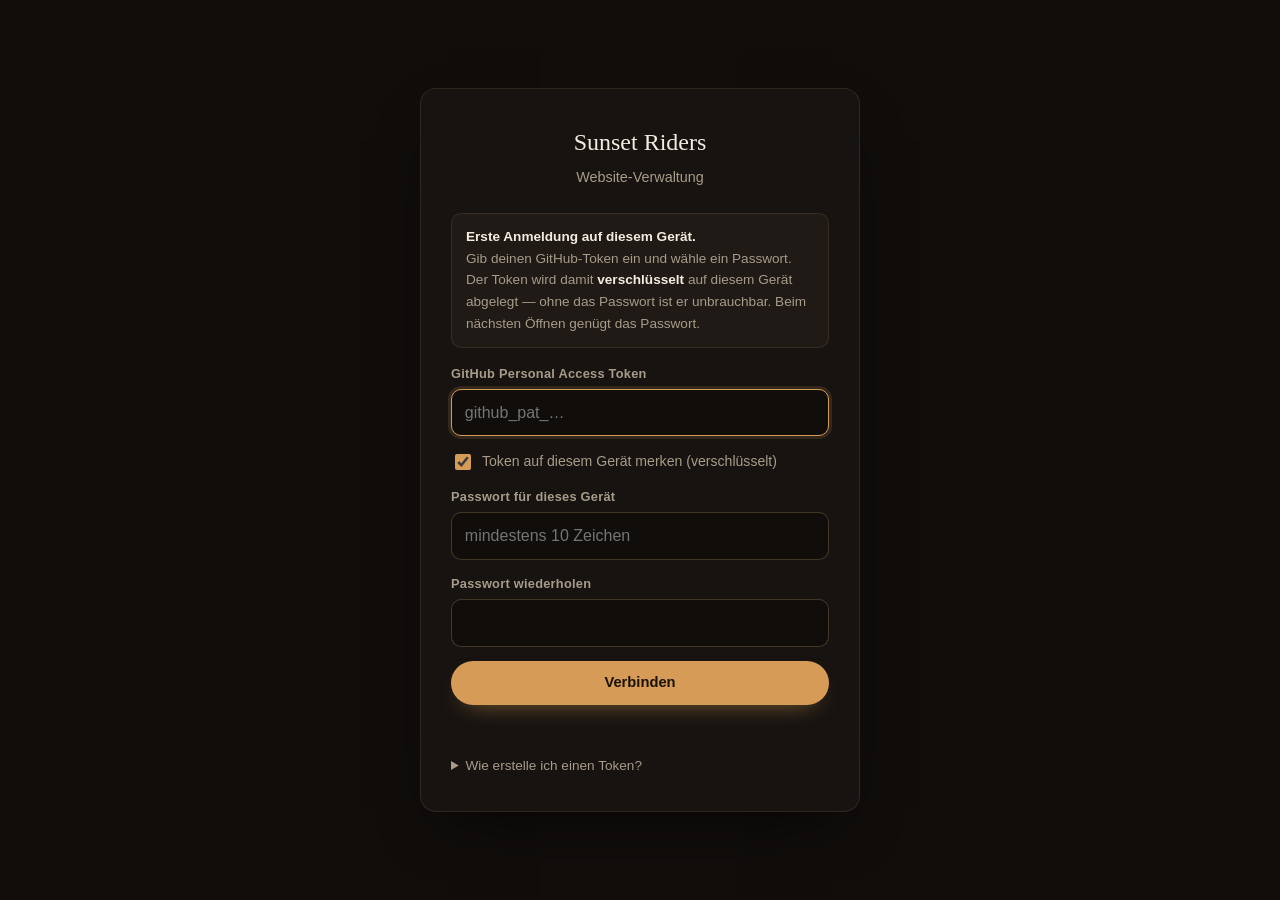
==== commit ce7e3ca8: "Verwaltung: Token verschluesselt ablegen statt Klartext Der GitHub-Token lag im Klartext im localSto" ====
--- a/admin/index.html
+++ b/admin/index.html
@@ -3,6 +3,10 @@
 <head>
 <meta charset="UTF-8">
 <meta name="viewport" content="width=device-width, initial-scale=1.0">
+<!-- Begrenzt, wohin diese Seite Daten senden darf. Selbst wenn es jemand
+     schaffen sollte, hier Code einzuschleusen, kann der Token nirgendwo
+     anders hin als zur GitHub-API. -->
+<meta http-equiv="Content-Security-Policy" content="default-src 'self'; script-src 'self' 'unsafe-inline'; style-src 'self' 'unsafe-inline' https://fonts.googleapis.com; font-src https://fonts.gstatic.com; img-src 'self' data: blob: https://*.githubusercontent.com; connect-src 'self' https://api.github.com https://*.githubusercontent.com; form-action 'none'; base-uri 'none'; object-src 'none'">
 <title>Sunset Riders — Website-Verwaltung</title>
 <link rel="preconnect" href="https://fonts.googleapis.com">
 <link rel="preconnect" href="https://fonts.gstatic.com" crossorigin>
@@ -152,8 +156,10 @@
     <div class="login-sub">Website-Verwaltung</div>
 
     <div class="hint">
-      <b>Anmeldung mit deinem GitHub-Token.</b><br>
-      Mit „Token merken" bleibst du auf diesem Gerät angemeldet — beim nächsten Öffnen musst du ihn nicht erneut eingeben.
+      <b>Erste Anmeldung auf diesem Gerät.</b><br>
+      Gib deinen GitHub-Token ein und wähle ein Passwort. Der Token wird damit
+      <b>verschlüsselt</b> auf diesem Gerät abgelegt — ohne das Passwort ist er
+      unbrauchbar. Beim nächsten Öffnen genügt das Passwort.
     </div>
 
     <div class="field">
@@ -162,8 +168,18 @@
     </div>
     <label style="display:flex;align-items:center;gap:8px;font-size:.88rem;color:var(--muted);margin-bottom:14px;cursor:pointer;">
       <input type="checkbox" id="remember" checked style="width:16px;height:16px;accent-color:var(--accent);">
-      Token auf diesem Gerät merken
+      Token auf diesem Gerät merken (verschlüsselt)
     </label>
+    <div id="pwFields">
+      <div class="field">
+        <label for="lpw">Passwort für dieses Gerät</label>
+        <input type="password" id="lpw" autocomplete="new-password" placeholder="mindestens 10 Zeichen">
+      </div>
+      <div class="field">
+        <label for="lpw2">Passwort wiederholen</label>
+        <input type="password" id="lpw2" autocomplete="new-password">
+      </div>
+    </div>
     <button class="btn btn-primary" id="connectBtn" style="width:100%;">Verbinden</button>
     <div id="loginMsg" class="small" style="margin-top:12px;min-height:20px;"></div>
 
@@ -179,21 +195,25 @@
   </div>
 </div>
 
-<!-- ============ LOGIN-GATE (nur online, wenn admin/auth.json existiert) ============ -->
+<!-- ============ LOGIN-GATE (entsperrt den verschluesselten Token) ============ -->
 <div id="gate">
   <div class="login-card">
     <div class="login-logo">Sunset&nbsp;Riders</div>
-    <div class="login-sub">Anmeldung</div>
-    <div class="field">
-      <label for="gu">Benutzername</label>
-      <input type="text" id="gu" autocomplete="username" spellcheck="false">
+    <div class="login-sub">Website-Verwaltung</div>
+    <div class="hint">
+      Dein GitHub-Token liegt verschlüsselt auf diesem Gerät.
+      Das Passwort entschlüsselt ihn — es wird nirgends gespeichert und nirgends übertragen.
     </div>
     <div class="field">
       <label for="gp">Passwort</label>
       <input type="password" id="gp" autocomplete="current-password">
     </div>
-    <button class="btn btn-primary" id="gateBtn" style="width:100%;">Anmelden</button>
+    <button class="btn btn-primary" id="gateBtn" style="width:100%;">Entsperren</button>
     <div id="gateMsg" class="small" style="margin-top:12px;min-height:20px;"></div>
+    <div class="small muted" style="margin-top:16px;">
+      Passwort vergessen? <a href="#" id="resetVault" style="color:var(--accent);">Zugang auf diesem Gerät entfernen</a>
+      und mit dem Token neu anmelden.
+    </div>
   </div>
 </div>
 
@@ -232,7 +252,6 @@
 const MAINJS_PATH  = "js/main.js";
 
 /* Online-Zugang (GitHub Pages) */
-const AUTH_PATH  = "admin/auth.json";
 const ADMIN_PATH = "admin/index.html";
 const ADMIN_URL  = `https://${OWNER}.github.io/${REPO}/admin/`;
 /* base64 der Online-Version dieser App — wird beim "Online stellen"-Knopf nach
@@ -241,7 +260,7 @@
 
 /* Neues main.js (mit Kalender-Funktion), base64-kodiert — wird beim
    "Kalender aktivieren"-Knopf direkt auf GitHub geschrieben. */
-const NEW_MAINJS_B64 = "[base64]/[base64]/[base64]/[base64]/[base64]/[base64]/[base64]/[base64]/[base64]/[base64]";
+const NEW_MAINJS_B64 = "[base64]/[base64]/[base64]/[base64]/[base64]/[base64]/IEVOWyJydWxlcy5jb2xsYXBzZUFsbCJdIDogRU5bInJ1bGVzLmV4cGFuZEFsbCJdKQogICAgOiAoYWxsT3BlbiA/[base64]/[base64]/[base64]/[base64]/[base64]/[base64]/[base64]";
 
 /* Kommende Events von sunset-riders.ch/event-list — werden beim ersten
    Start eingespielt, falls noch keine Events in content.js stehen. */
@@ -320,6 +339,10 @@
    ============================================================ */
 const SITE_CONTENT = `;
 
+const DEFAULT_CONTACT_EMAIL = "andrea.huegli@gmx.ch";
+const DEFAULT_PRIVACY_DE = "Datenschutzhinweis: Diese Website wird über GitHub Pages gehostet. Nachrichten aus dem Kontaktformular werden über FormSubmit an die hinterlegte Kontakt-E-Mail weitergeleitet. Namen und Fotos in Team und Galerie werden nur mit Einverständnis der abgebildeten Personen veröffentlicht.";
+const DEFAULT_PRIVACY_EN = "Privacy notice: this website is hosted via GitHub Pages. Contact form submissions are forwarded via FormSubmit to the configured contact email. Names and photos in the Team and Gallery sections are published only with the consent of the people shown.";
+
 const state = {
   token: "",
   content: null,          // parsed SITE_CONTENT
@@ -401,31 +424,110 @@
 /* ============================================================
    CONNECT
    ============================================================ */
-/* Token merken (auf diesem Geraet) */
-const TOKEN_KEY="srAdminToken";
-function saveToken(t){try{localStorage.setItem(TOKEN_KEY,t);}catch(e){}}
-function loadToken(){try{return localStorage.getItem(TOKEN_KEY)||"";}catch(e){return "";}}
-function clearToken(){try{localStorage.removeItem(TOKEN_KEY);}catch(e){}}
+/* ------------------------------------------------------------
+   TOKEN-TRESOR — der Token liegt nie im Klartext auf dem Geraet.
+   Aus dem Passwort wird per PBKDF2-SHA256 ein Schluessel abgeleitet,
+   damit wird der Token per AES-GCM verschluesselt; im localStorage
+   steht nur der Geheimtext. Wer ihn ohne Passwort ausliest - etwa
+   Code einer anderen Seite auf derselben Domain - hat nichts davon.
+   AES-GCM ist authentifiziert: das erfolgreiche Entschluesseln IST
+   der Beweis, dass das Passwort stimmt. Es braucht deshalb keinen
+   veroeffentlichten Passwort-Hash mehr (frueher: admin/auth.json).
+   ------------------------------------------------------------ */
+const VAULT_KEY  = "srAdminVault";
+const LEGACY_KEY = "srAdminToken";   // alte Klartext-Ablage, wird entfernt
+const VAULT_ITER = 600000;           // OWASP-Empfehlung fuer PBKDF2-SHA256
+const VAULT_DAYS = 30;               // danach Token neu eingeben
+const CRYPTO_OK  = !!(window.crypto && window.crypto.subtle);
+
+function b64FromBytes(b){let s="";for(const x of b)s+=String.fromCharCode(x);return btoa(s);}
+function bytesFromB64(s){const bin=atob(s);const a=new Uint8Array(bin.length);for(let i=0;i<bin.length;i++)a[i]=bin.charCodeAt(i);return a;}
+
+async function vaultKey(password,salt,iter){
+  const base=await crypto.subtle.importKey("raw",new TextEncoder().encode(password),"PBKDF2",false,["deriveKey"]);
+  return crypto.subtle.deriveKey({name:"PBKDF2",salt,iterations:iter,hash:"SHA-256"},
+    base,{name:"AES-GCM",length:256},false,["encrypt","decrypt"]);
+}
+function vaultLoad(){try{const r=localStorage.getItem(VAULT_KEY);return r?JSON.parse(r):null;}catch(e){return null;}}
+function vaultClear(){try{localStorage.removeItem(VAULT_KEY);}catch(e){}}
+function vaultExpired(v){return !v||!v.exp||Date.now()>v.exp;}
+function purgeLegacyToken(){try{if(localStorage.getItem(LEGACY_KEY)!==null){localStorage.removeItem(LEGACY_KEY);return true;}}catch(e){}return false;}
+
+async function vaultSave(password,token){
+  if(!CRYPTO_OK)return false;
+  const salt=crypto.getRandomValues(new Uint8Array(16));
+  const iv  =crypto.getRandomValues(new Uint8Array(12));
+  const key =await vaultKey(password,salt,VAULT_ITER);
+  const ct  =await crypto.subtle.encrypt({name:"AES-GCM",iv},key,new TextEncoder().encode(token));
+  try{
+    localStorage.setItem(VAULT_KEY,JSON.stringify({v:1,iter:VAULT_ITER,
+      salt:b64FromBytes(salt),iv:b64FromBytes(iv),ct:bufToB64(ct),
+      exp:Date.now()+VAULT_DAYS*864e5}));
+  }catch(e){return false;}
+  return true;
+}
+async function vaultUnlock(password){
+  const v=vaultLoad();
+  if(!v)throw new Error("Auf diesem Geraet ist kein Zugang hinterlegt.");
+  if(vaultExpired(v)){vaultClear();throw new Error("Der gespeicherte Zugang ist abgelaufen — bitte Token neu eingeben.");}
+  const key=await vaultKey(password,bytesFromB64(v.salt),v.iter||VAULT_ITER);
+  const pt =await crypto.subtle.decrypt({name:"AES-GCM",iv:bytesFromB64(v.iv)},key,bytesFromB64(v.ct));
+  return new TextDecoder().decode(pt);
+}
 
 $("#connectBtn").addEventListener("click",()=>connect());
 $("#tok").addEventListener("keydown",e=>{if(e.key==="Enter")connect();});
+$("#lpw").addEventListener("keydown",e=>{if(e.key==="Enter")connect();});
+$("#lpw2").addEventListener("keydown",e=>{if(e.key==="Enter")connect();});
+$("#remember").addEventListener("change",syncPwFields);
 $("#gateBtn").addEventListener("click",gateSubmit);
 $("#gp").addEventListener("keydown",e=>{if(e.key==="Enter")gateSubmit();});
+$("#resetVault").addEventListener("click",e=>{
+  e.preventDefault();
+  if(!confirm("Den gespeicherten Zugang auf diesem Geraet entfernen? Du brauchst danach wieder deinen GitHub-Token."))return;
+  vaultClear(); location.reload();
+});
+
+function syncPwFields(){
+  const on=$("#remember").checked && CRYPTO_OK;
+  $("#pwFields").style.display = on ? "block" : "none";
+}
+
+function showGate(){
+  $("#login").style.display="none";
+  $("#gate").style.display="flex";
+  setTimeout(()=>{const gp=$("#gp");if(gp)gp.focus();},50);
+}
+function showLogin(){
+  $("#gate").style.display="none";
+  $("#login").style.display="flex";
+  if(!CRYPTO_OK){
+    $("#remember").checked=false; $("#remember").disabled=true;
+    $("#loginMsg").innerHTML='<span style="color:var(--warn)">Dieser Browser kann nichts verschluesselt ablegen — der Token gilt nur fuer diese Sitzung.</span>';
+  }
+  syncPwFields();
+  setTimeout(()=>{const t=$("#tok");if(t)t.focus();},50);
+}
 
 async function boot(){
-  const gated = await maybeGate();     // Login-Gate nur online
-  if(!gated) tryAutoConnect();          // lokal: direkt mit gemerktem Token verbinden
-}
-function tryAutoConnect(){
-  const t=loadToken();
-  if(t){ $("#tok").value=t; if($("#remember"))$("#remember").checked=true; connect(); }
+  const purged=purgeLegacyToken();     // alte Klartext-Ablage raeumen
+  const v=vaultLoad();
+  if(v && !vaultExpired(v)) showGate();
+  else { if(v) vaultClear(); showLogin(); }
+  if(purged) setTimeout(()=>toast("Ein im Klartext gespeicherter Token wurde entfernt. Bitte widerrufe ihn auf GitHub und melde dich neu an.","err"),600);
 }
 boot();
 
-async function connect(){
-  const tok=$("#tok").value.trim();
+async function connect(fromVault){
   const msg=$("#loginMsg");
+  const tok = fromVault ? state.token : $("#tok").value.trim();
+  const remember = !fromVault && $("#remember").checked && CRYPTO_OK;
+  const pw = $("#lpw").value, pw2 = $("#lpw2").value;
   if(!tok){msg.innerHTML='<span style="color:var(--err)">Bitte Token eingeben.</span>';return;}
+  if(remember){
+    if(pw.length<10){msg.innerHTML='<span style="color:var(--err)">Passwort zu kurz — mindestens 10 Zeichen.</span>';return;}
+    if(pw!==pw2){msg.innerHTML='<span style="color:var(--err)">Die beiden Passwoerter stimmen nicht überein.</span>';return;}
+  }
   state.token=tok;
   const btn=$("#connectBtn");btn.disabled=true;btn.innerHTML='<span class="spinner"></span> Verbinde…';
   msg.textContent="";
@@ -436,12 +538,22 @@
     $("#app").style.display="block";
     buildNav();
     render();
-    if($("#remember") && $("#remember").checked) saveToken(state.token); else clearToken();
+    if(remember){
+      const ok=await vaultSave(pw,state.token);
+      $("#lpw").value=""; $("#lpw2").value=""; $("#tok").value="";
+      toast(ok?"Token verschluesselt auf diesem Geraet gespeichert.":"Speichern fehlgeschlagen — Token gilt nur fuer diese Sitzung.",ok?"ok":"err");
+    }else if(!fromVault){ vaultClear(); }
     toast("Verbunden mit "+OWNER+"/"+REPO,"ok");
     if(state._seededEvents) toast("Kommende Events von sunset-riders.ch eingespielt — unter „Events / Kalender“ prüfen und veröffentlichen.","ok");
+    if(state._dupsRemoved) toast(state._dupsRemoved+" doppelte Events entfernt — mit „Speichern“ übernehmen.","ok");
   }catch(e){
-    state.token=""; clearToken();
-    msg.innerHTML='<span style="color:var(--err)">Verbindung fehlgeschlagen: '+esc(e.message)+'</span>';
+    state.token="";
+    if(fromVault){                       // gespeicherter Token wurde abgelehnt (widerrufen/abgelaufen)
+      vaultClear(); showLogin();
+      msg.innerHTML='<span style="color:var(--err)">Der gespeicherte Token wurde abgelehnt ('+esc(e.message)+'). Bitte melde dich mit einem gueltigen Token neu an.</span>';
+    }else{
+      msg.innerHTML='<span style="color:var(--err)">Verbindung fehlgeschlagen: '+esc(e.message)+'</span>';
+    }
   }finally{
     btn.disabled=false;btn.textContent="Verbinden";
   }
@@ -460,6 +572,13 @@
   // normalise arrays
   ["activities","news","gallery","team","downloads","events"].forEach(k=>{if(!Array.isArray(state.content[k]))state.content[k]=[];});
   if(!state.content.images)state.content.images={};
+  // Rechtliches (Kontakt-E-Mail fürs Formular + Datenschutz-Kurztext im Footer)
+  if(!state.content.settings)state.content.settings={};
+  if(state.content.settings.contactEmail==null)state.content.settings.contactEmail=DEFAULT_CONTACT_EMAIL;
+  if(!state.content.settings.privacyText)state.content.settings.privacyText={de:DEFAULT_PRIVACY_DE,en:DEFAULT_PRIVACY_EN};
+  // vorhandene doppelte Events automatisch bereinigen
+  { const b=state.content.events.length; state.content.events=dedupeEvents(state.content.events);
+    if(state.content.events.length!==b){ state._dupsRemoved=b-state.content.events.length; state.contentDirty=true; } }
   // img/ + downloads/
   const imgs=await listDir("img");
   state.images=imgs.filter(f=>f.type==="file"&&IMG_RE.test(f.name)).map(f=>({path:f.path,name:f.name,sha:f.sha,size:f.size,download_url:f.download_url,isNew:false,isDeleted:false}));
@@ -497,8 +616,9 @@
 
 $("#logoutBtn").addEventListener("click",()=>{
   if(isDirty()&&!confirm("Es gibt ungespeicherte Änderungen. Wirklich abmelden?"))return;
-  clearToken();   // gemerkten Token entfernen
-  location.reload();
+  state.token="";        // Sitzung beenden; der verschluesselte Tresor bleibt bestehen,
+  location.reload();     // beim naechsten Oeffnen genuegt wieder das Passwort
+
 });
 
 /* ============================================================
@@ -514,6 +634,7 @@
   {id:"downloads",  ic:"📄", label:"Downloads"},
   {id:"media",      ic:"📁", label:"Medien"},
   {id:"access",     ic:"🔐", label:"Online-Zugang"},
+  {id:"settings",   ic:"🛡️", label:"Rechtliches"},
   {id:"publish",    ic:"🚀", label:"Veröffentlichen"},
 ];
 function buildNav(){
@@ -535,7 +656,7 @@
 
 function render(){
   const v=$("#view");v.innerHTML="";
-  ({images:pageImages,activities:pageActivities,events:pageEvents,news:pageNews,gallery:pageGallery,team:pageTeam,downloads:pageDownloads,media:pageMedia,access:pageAccess,publish:pagePublish}[state.page])(v);
+  ({images:pageImages,activities:pageActivities,events:pageEvents,news:pageNews,gallery:pageGallery,team:pageTeam,downloads:pageDownloads,media:pageMedia,access:pageAccess,settings:pageSettings,publish:pagePublish}[state.page])(v);
 }
 function pageHead(v,title,sub,actions){
   const h=el("div",{class:"page-head"},el("div",{},el("h1",{},title),sub?el("p",{},sub):null));
@@ -742,8 +863,14 @@
 function pageEvents(v){
   const arr=state.content.events||(state.content.events=[]);
   const addBtn=el("button",{class:"btn btn-ghost btn-sm",onclick:()=>{arr.unshift({start:new Date().toISOString().slice(0,10),end:"",time:"",title:{de:"Neues Event",en:"New event"},location:{de:"",en:""},text:{de:"",en:""}});markDirty();render();}},"＋ Event");
+  const delAllBtn=el("button",{class:"btn btn-danger btn-sm",onclick:()=>{
+    if(!(state.content.events&&state.content.events.length)){ toast("Es sind keine Events vorhanden.","ok"); return; }
+    if(!confirm("Wirklich ALLE "+state.content.events.length+" Events löschen? Das lässt sich nur durch erneutes Hinzufügen oder einen Excel-Upload rückgängig machen."))return;
+    state.content.events=[]; markDirty(); render();
+    toast("Alle Events gelöscht — mit „Speichern“ veröffentlichen.","ok");
+  }},"🗑 Alle löschen");
   const saveBtn=el("button",{class:"btn btn-primary btn-sm",onclick:function(){savePublish(this);}},"💾 Speichern");
-  pageHead(v,"Events / Kalender","Termine für den Website-Kalender. Auf der Website wird immer der gewählte Monat angezeigt (Start: aktueller Monat). Alle Events bleiben gespeichert.",[addBtn,saveBtn]);
+  pageHead(v,"Events / Kalender","Termine für den Website-Kalender. Auf der Website wird immer der gewählte Monat angezeigt (Start: aktueller Monat). Alle Events bleiben gespeichert.",[addBtn,delAllBtn,saveBtn]);
 
   v.append(excelCard());
 
@@ -821,6 +948,12 @@
   card.append(el("div",{style:"display:flex;gap:8px;align-items:center;flex-wrap:wrap;"},upBtn,tplBtn,fi,status));
   return card;
 }
+function eventKey(e){ return [e.start||"",e.end||"",e.time||"",(e.title&&e.title.de)||"",(e.title&&e.title.en)||""].join("|"); }
+function dedupeEvents(arr){
+  const seen=new Set(), out=[];
+  for(const e of (arr||[])){ if(!e)continue; const k=eventKey(e); if(seen.has(k))continue; seen.add(k); out.push(e); }
+  return out;
+}
 async function importEventsExcel(file,status){
   status.style.color=""; status.textContent="Lese Datei …";
   try{
@@ -828,9 +961,9 @@
     const wb=XLSX.read(await file.arrayBuffer(),{type:"array",cellDates:true});
     const ws=wb.Sheets[wb.SheetNames[0]];
     const rows=XLSX.utils.sheet_to_json(ws,{defval:""});
-    const events=rows.map(rowToEvent).filter(Boolean);
+    const events=dedupeEvents(rows.map(rowToEvent).filter(Boolean));
     if(!events.length){ status.style.color="var(--err)"; status.textContent="Keine gültigen Zeilen gefunden — bitte die Vorlage verwenden."; return; }
-    if(!confirm(events.length+" Events aus der Excel-Datei übernehmen? Die aktuelle Liste wird ersetzt.")){ status.textContent=""; return; }
+    if(!confirm(events.length+" Events aus der Excel-Datei übernehmen? Die aktuelle Liste wird komplett ersetzt.")){ status.textContent=""; return; }
     state.content.events=events;
     markDirty(); render();
     toast(events.length+" Events aus Excel geladen — mit „Speichern“ veröffentlichen.","ok");
@@ -882,72 +1015,74 @@
 }
 
 /* ============================================================
-   PASSWORT-HASHING (PBKDF2-SHA256) + LOGIN-GATE
-   ============================================================ */
-const PBKDF2_ITER = 150000;
-function hexToBytes(h){const a=new Uint8Array(h.length/2);for(let i=0;i<a.length;i++)a[i]=parseInt(h.substr(i*2,2),16);return a;}
-function bytesToHex(b){return [...b].map(x=>x.toString(16).padStart(2,"0")).join("");}
-async function pbkdf2Hex(password,saltHex,iter){
-  const key=await crypto.subtle.importKey("raw",new TextEncoder().encode(password),"PBKDF2",false,["deriveBits"]);
-  const bits=await crypto.subtle.deriveBits({name:"PBKDF2",salt:hexToBytes(saltHex),iterations:iter,hash:"SHA-256"},key,256);
-  return bytesToHex(new Uint8Array(bits));
-}
-
-async function maybeGate(){
-  // Nur online (GitHub Pages) einen Login verlangen. Lokal (file://) nicht —
-  // so kannst du die App weiterhin direkt per Doppelklick nutzen.
-  if(!/^https?:$/.test(location.protocol)) return false;
-  let cfg=null;
-  try{ const r=await fetch("auth.json",{cache:"no-store"}); if(r.ok) cfg=await r.json(); }catch(e){}
-  if(cfg && cfg.hash){
-    window.__authCfg=cfg;
-    const gu=$("#gu"); if(gu&&cfg.user) gu.value=cfg.user;
-    $("#login").style.display="none";
-    $("#gate").style.display="flex";
-    return true;
-  }
-  return false;
-}
+   LOGIN-GATE
+   ============================================================ */
+/* Passwort eingeben -> Token entschluesseln -> verbinden.
+   Ein falsches Passwort scheitert bereits an der Entschluesselung; es gibt
+   nichts zu vergleichen und nichts, was oeffentlich nachgeschlagen werden koennte. */
 async function gateSubmit(){
-  const cfg=window.__authCfg||{};
-  const u=$("#gu").value.trim(), p=$("#gp").value;
+  const p=$("#gp").value;
   const msg=$("#gateMsg");
   msg.textContent="";
-  const btn=$("#gateBtn"); btn.disabled=true; const old=btn.textContent; btn.innerHTML='<span class="spinner"></span>';
+  if(!p){ msg.innerHTML='<span style="color:var(--err)">Bitte Passwort eingeben.</span>'; return; }
+  const btn=$("#gateBtn"); btn.disabled=true; const old=btn.textContent; btn.innerHTML='<span class="spinner"></span> Entsperre…';
   try{
-    const h=await pbkdf2Hex(p, cfg.salt, cfg.iterations||PBKDF2_ITER);
-    if(u===cfg.user && h===cfg.hash){
-      $("#gate").style.display="none";
-      $("#login").style.display="flex";
-      tryAutoConnect();                 // gemerkten Token gleich nutzen
-      if(!loadToken()) $("#tok").focus();
-    }else{
-      msg.innerHTML='<span style="color:var(--err)">Benutzername oder Passwort falsch.</span>';
-    }
-  }catch(e){ msg.innerHTML='<span style="color:var(--err)">Fehler: '+esc(e.message)+'</span>'; }
+    const tok=await vaultUnlock(p);     // wirft, wenn das Passwort nicht stimmt
+    $("#gp").value="";
+    $("#gate").style.display="none";
+    $("#login").style.display="flex";
+    state.token=tok;
+    await connect(true);
+  }catch(e){
+    const abgelaufen=/abgelaufen|hinterlegt/i.test(e.message);
+    msg.innerHTML='<span style="color:var(--err)">'+(abgelaufen?esc(e.message):"Passwort falsch.")+'</span>';
+    if(abgelaufen) setTimeout(showLogin,1500);
+  }
   finally{ btn.disabled=false; btn.textContent=old; }
 }
 
 /* ============================================================
    PAGE: ONLINE-ZUGANG (GitHub Pages einrichten)
    ============================================================ */
+/* ============================================================
+   PAGE: RECHTLICHES (Kontakt-E-Mail + Datenschutz-Kurztext im Footer)
+   ============================================================ */
+function pageSettings(v){
+  pageHead(v,"Rechtliches","Kontaktformular-Zieladresse und der kleine Datenschutz-Hinweis im Footer der Website. Änderungen wirken sich erst nach „Speichern“ und Veröffentlichen aus.");
+  if(!state.content.settings)state.content.settings={contactEmail:DEFAULT_CONTACT_EMAIL,privacyText:{de:DEFAULT_PRIVACY_DE,en:DEFAULT_PRIVACY_EN}};
+  const s=state.content.settings;
+  if(!s.privacyText)s.privacyText={de:"",en:""};
+
+  const emailCard=el("div",{class:"card"});
+  emailCard.append(el("h3",{style:"font-family:var(--font-body);font-size:1rem;"},"Kontaktformular"));
+  emailCard.append(el("p",{class:"small muted",style:"margin:0 0 10px"},"An diese Adresse werden Nachrichten aus dem Kontaktformular der Website weitergeleitet (über den Dienst FormSubmit)."));
+  emailCard.append(textField("Ziel-E-Mail",s.contactEmail,v=>{s.contactEmail=v.trim();markDirty();},"z. B. sunset.riders.2023@gmail.com"));
+  v.append(emailCard);
+
+  const privacyCard=el("div",{class:"card"});
+  privacyCard.append(el("h3",{style:"font-family:var(--font-body);font-size:1rem;"},"Datenschutz-Hinweis im Footer"));
+  privacyCard.append(el("p",{class:"small muted",style:"margin:0 0 10px"},"Erscheint klein, dezent unten im Footer jeder Seite — automatisch in der jeweils gewählten Sprache (DE/EN)."));
+  privacyCard.append(bilingual("Text (DE)","Text (EN)",s.privacyText,"de","en",true));
+  v.append(privacyCard);
+}
+
 function pageAccess(v){
   pageHead(v,"Online-Zugang","Stelle die Verwaltung ins Internet, damit Vereinskollegen sie unter einem Link nutzen können — geschuetzt durch Benutzername und Passwort.");
 
   const isOnline = (ONLINE_BUILD_B64||"").length>200;
 
   const info=el("div",{class:"hint"});
-  info.innerHTML='<b>So sicher ist es:</b> Der Login ist ein solider, aber clientseitiger Schutz — er verbirgt die Verwaltung vor zufälligen Besuchern. Die eigentlichen Daten sind zusätzlich dadurch geschuetzt, dass zum Speichern immer ein GitHub-Token nötig ist, der nie in der Seite gespeichert wird. Waehle ein <b>starkes Passwort</b> (das nur der Verein kennt).';
+  info.innerHTML='<b>So funktioniert der Schutz:</b> Schreiben kann nur, wer einen gueltigen <b>GitHub-Token</b> hat — das prueft GitHub selbst, nicht diese Seite. Der Token wird auf jedem Geraet <b>verschluesselt</b> abgelegt (AES-GCM, Schluessel aus deinem Passwort). Das Passwort wird nirgends gespeichert und nirgends uebertragen — es existiert nur in deinem Kopf und kurz im Arbeitsspeicher. Wer den Speicher deines Browsers ausliest, findet nur unbrauchbaren Geheimtext.<br><br><b>Wichtig:</b> Das Passwort gilt <b>pro Geraet</b>, nicht fuer den Verein. Jede Person richtet sich ihren eigenen Zugang mit ihrem eigenen Token ein.';
   v.append(info);
 
   const card=el("div",{class:"card"});
-  card.append(el("h3",{style:"font-family:var(--font-body);font-size:1rem;"},"Zugang einrichten / Passwort setzen"));
-  card.append(el("div",{class:"field"},el("label",{},"Benutzername"),(()=>{const i=el("input",{type:"text",id:"acUser",value:"AndreaC"});return i;})()));
-  const p1=el("input",{type:"password",id:"acPw",placeholder:"neues Passwort",autocomplete:"new-password"});
+  card.append(el("h3",{style:"font-family:var(--font-body);font-size:1rem;"},"Passwort auf diesem Gerät ändern"));
+  card.append(el("p",{class:"small muted",style:"margin:0 0 10px"},"Verschluesselt den hier hinterlegten Token neu. Betrifft nur dieses Geraet — auf anderen Geraeten bleibt das dortige Passwort gueltig."));
+  const p1=el("input",{type:"password",id:"acPw",placeholder:"neues Passwort (min. 10 Zeichen)",autocomplete:"new-password"});
   const p2=el("input",{type:"password",id:"acPw2",placeholder:"Passwort wiederholen",autocomplete:"new-password"});
-  card.append(el("div",{class:"field"},el("label",{},"Passwort"),p1));
+  card.append(el("div",{class:"field"},el("label",{},"Neues Passwort"),p1));
   card.append(el("div",{class:"field"},el("label",{},"Passwort wiederholen"),p2));
-  const btn=el("button",{class:"btn btn-primary"}, isOnline?"Passwort speichern & online stellen":"Passwort speichern (Online-Version)");
+  const btn=el("button",{class:"btn btn-primary"}, isOnline?"Passwort ändern & online stellen":"Passwort ändern");
   const log=el("div",{class:"log",style:"margin-top:14px;display:none"});
   card.append(btn,log);
   v.append(card);
@@ -956,36 +1091,33 @@
   linkCard.append(el("h3",{style:"font-family:var(--font-body);font-size:1rem;"},"Link für deine Kollegen"));
   linkCard.append(el("p",{class:"small muted",style:"margin:0 0 8px"},"Nach dem Einrichten ist die Verwaltung hier erreichbar (GitHub Pages braucht nach der ersten Veröffentlichung ggf. 1–2 Minuten):"));
   linkCard.append(el("a",{href:ADMIN_URL,target:"_blank",style:"word-break:break-all;font-weight:600;"},ADMIN_URL));
-  linkCard.append(el("p",{class:"small muted",style:"margin:10px 0 0"},"Zum Speichern von Änderungen brauchen deine Kollegen zusaetzlich einen GitHub-Token (Contents: Read and write). Du kannst einen gemeinsamen Token erstellen und ihn den Kollegen privat (nicht öffentlich) weitergeben, oder jeder erstellt seinen eigenen."));
+  linkCard.append(el("p",{class:"small muted",style:"margin:10px 0 0"},"Zum Speichern von Änderungen braucht jede Person einen eigenen GitHub-Token (fine-grained, nur dieses Repository, Contents: Read and write, mit Ablaufdatum). Bitte KEINEN gemeinsamen Token weitergeben: damit liesse sich einer einzelnen Person der Zugang nicht mehr entziehen, und in der Versionsgeschichte erschienen alle Änderungen unter derselben Person."));
   v.append(linkCard);
 
   btn.addEventListener("click",()=>setupAccess(btn,log,isOnline));
 }
 
 async function setupAccess(btn,log,isOnline){
-  const user=$("#acUser").value.trim()||"AndreaC";
   const pw=$("#acPw").value, pw2=$("#acPw2").value;
   const logline=(t,cls="")=>{log.append(el("div",{class:cls},t));log.scrollTop=log.scrollHeight;};
   log.style.display="block"; log.innerHTML="";
-  if(pw.length<8){ logline("Passwort zu kurz — bitte mindestens 8 Zeichen.","err"); return; }
+  if(!CRYPTO_OK){ logline("Dieser Browser kann nichts verschluesselt ablegen.","err"); return; }
+  if(pw.length<10){ logline("Passwort zu kurz — bitte mindestens 10 Zeichen.","err"); return; }
   if(pw!==pw2){ logline("Die beiden Passwoerter stimmen nicht überein.","err"); return; }
   btn.disabled=true; const old=btn.textContent; btn.innerHTML='<span class="spinner"></span> Richte ein…';
   try{
-    const salt=bytesToHex(crypto.getRandomValues(new Uint8Array(16)));
-    logline("Berechne sicheren Passwort-Hash …","head");
-    const hash=await pbkdf2Hex(pw,salt,PBKDF2_ITER);
-    const auth={ user, algo:"PBKDF2-SHA256", iterations:PBKDF2_ITER, salt, hash };
-    logline("Schreibe admin/auth.json …","head");
-    await putFile(AUTH_PATH, b64EncodeUtf8(JSON.stringify(auth,null,2)), "Verwaltung: Online-Zugang / Passwort gesetzt", await getSha(AUTH_PATH));
-    logline("✓ Zugangsdaten gespeichert","ok");
+    logline("Verschluessele den Token mit dem neuen Passwort …","head");
+    const ok=await vaultSave(pw,state.token);
+    if(!ok) throw new Error("Der verschluesselte Token konnte nicht abgelegt werden.");
+    logline("✓ Passwort geaendert — gilt ab sofort auf diesem Geraet","ok");
+    $("#acPw").value=""; $("#acPw2").value="";
     if(isOnline){
       logline("Veröffentliche die App nach admin/index.html …","head");
       await putFile(ADMIN_PATH, ONLINE_BUILD_B64, "Verwaltung: Online-Version veröffentlicht", await getSha(ADMIN_PATH));
       logline("✓ App online gestellt","ok");
     }
     logline("Fertig! Link: "+ADMIN_URL,"ok");
-    toast("Online-Zugang eingerichtet 🎉","ok");
-    $("#acPw").value=""; $("#acPw2").value="";
+    toast("Passwort geändert 🎉","ok");
   }catch(e){ logline("✗ Fehler: "+e.message,"err"); }
   finally{ btn.disabled=false; btn.textContent=old; }
 }
